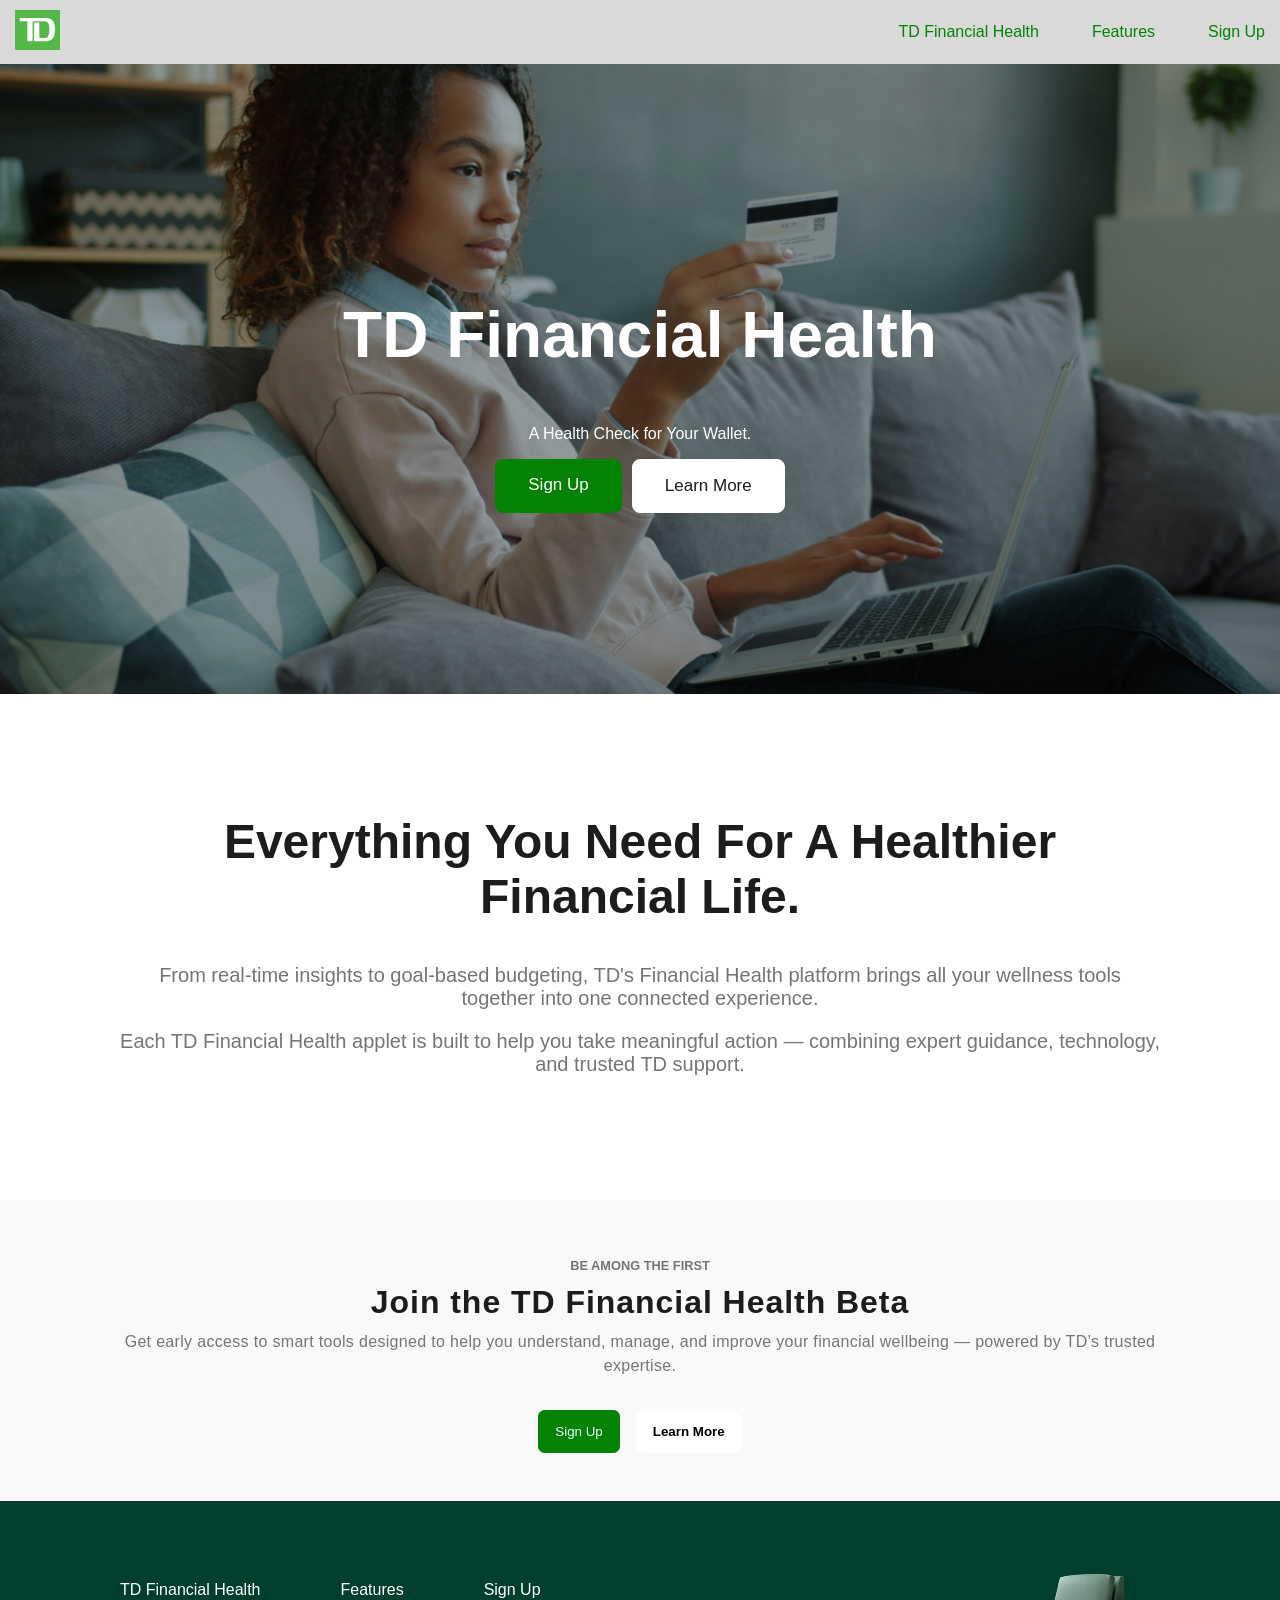
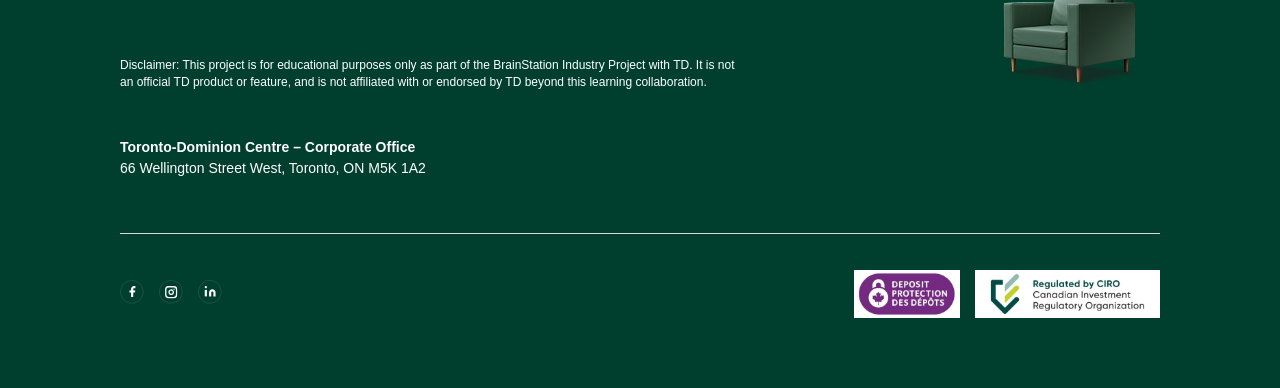
==== pages/products.html @ e48b3a11 "css.map" ====
<!DOCTYPE html>
<html lang="en">

<head>
    <meta charset="UTF-8" />
    <meta name="viewport" content="width=device-width, initial-scale=1.0" />
    <title>TD Products</title>
    <script type="module" src="../scripts/products.js"></script>
    <link rel="stylesheet" href="../styles/main.css" />
</head>

<body>
    <div class="page-container">
        <header class="site-header">
            <div class="site-header__wrapper">
                <a class="site-header__logo" href="../index.html"><img src="../assets/logos/td-logo.svg"
                        alt="td logo"></a>
                <nav class="primary-nav">
                    <ul class="primary-nav__list">
                        <li class="primary-nav__item">
                            <a class="primary-nav__link" href="../index.html">TD Financial Health</a>
                        </li>
                        <li class="primary-nav__item">
                            <a class="primary-nav__link" href="products.html">Features</a>
                        </li>
                        <li class="primary-nav__item">
                            <a class="primary-nav__link" href="./forms/signup.html">Sign Up</a>
                        </li>
                    </ul>
                </nav>
            </div>
        </header>

        <section class="hero-banner">
            <div class="hero__content">
                <h1 class="hero__title">TD Financial Health</h1>
                <p class="hero__subtitle">A Health Check for Your Wallet.</p>
                <div class="hero__link">
                    <a href="./forms/signup.html" class="cta__join">Sign Up</a>
                    <a href="#" class="cta-button">Learn More</a>
                </div>
            </div>
        </section>

        <div class="card__wrapper">
            <div class="product-intro">
                <h2 class="product-intro__title">
                    Everything You Need For A Healthier Financial Life.
                </h2>
                <p class="product-intro__details">
                    From real-time insights to goal-based budgeting, TD's Financial
                    Health platform brings all your wellness tools together into one
                    connected experience.
                </p>
                <p class="product-intro__details">
                    Each TD Financial Health applet is built to help you take meaningful
                    action — combining expert guidance, technology, and trusted TD
                    support.
                </p>
            </div>
        </div>
    </div>
    <section class="financial-beta">
        <div class="financial-beta__body">
            <h2 class="financial-beta__subheader">Be Among the First</h2>
            <h1 class="financial-beta__header">Join the TD Financial Health Beta</h1>
            <p class="financial-beta__text"> Get early access to smart tools designed to help you understand, manage,
                and improve your financial wellbeing — powered by TD’s trusted expertise.</p>
            <div class="button-group">
                <a href="./forms/signup.html" class="button-group__signup-link">
                    <button type="button" class="button-group__signup-link__button">Sign Up</button>
                </a>
                <a href="#" class="button-group__learnmore-link">
                    <button type="button" class="button-group__learnmore-link__button">Learn More</button>
                </a>
            </div>
        </div>
    </section>
    <footer class="site-footer">
        <div class="site-footer__wrapper">
            <div class="site-footer__container">
                <div class="site-footer__links-wrapper">
                    <ul class="site-footer__list">
                        <li class="site-footer__item">
                            <a class="site-footer__link" href="../index.html">TD Financial Health</a>
                        </li>
                        <li class="site-footer__item">
                            <a class="site-footer__link" href="products.html">Features</a>
                        </li>
                        <li class="site-footer__item">
                            <a class="site-footer__link" href="./forms/signup.html">Sign Up</a>
                        </li>
                    </ul>
                </div>
                <div class="site-footer__disclaimer-wrapper">
                    <p class="site-footer__disclaimer">
                        Disclaimer: This project is for educational purposes only as part of the BrainStation Industry
                        Project with TD. It is not an official TD product or feature, and is not affiliated with or
                        endorsed by TD beyond this learning collaboration.
                    </p>
                </div>
                <p class="site-footer__address">
                    <b>Toronto-Dominion Centre – Corporate Office</b>
                    <br>
                    66 Wellington Street West, Toronto, ON M5K 1A2
                </p>
            </div>
            <div class="site-footer__container">
                <img src="../assets/images/footer-chair.png" alt="">
            </div>
        </div>

        <div class="site-footer__bottom-section">
            <ul class="site-footer__list site-footer__list--social">
                <li class="site-footer__item--social">
                    <a class="site-footer__link" href="https://www.facebook.com/TDBank/"><img src="../assets/icons/facebook.svg" alt="Facebook"></a>
                </li>
                <li class="site-footer__item--social">
                    <a class="site-footer__link" href="https://www.instagram.com/tdbank_us/"><img src="../assets/icons/instagram.svg" alt="Instagram"></a>
                </li>
                <li class="site-footer__item--social">
                    <a class="site-footer__link" href="https://www.linkedin.com/company/td"><img src="../assets/icons/linkedin.svg" alt="LinkedIn"></a>
                </li>
            </ul>
            <div class="site-footer__regulatory-wrapper">
            <img src="../assets/images/deposit-protection.svg" alt="Deposit Protection Des Depots">
            <img src ="../assets/images/ciro.png" alt="CIRO">
            </div>
        </div>
    </footer>
</body>

</html>
---- styles/main.css ----
@font-face {
  font-family: "Inter", sans-serif;
  src: url("../../assets/fonts/Inter_18pt-Light.ttf");
  font-weight: 300;
  font-style: normal;
}
@font-face {
  font-family: "Inter", sans-serif;
  src: url("../../assets/fonts/Inter_18pt-Regular.ttf");
  font-weight: 400;
  font-style: normal;
}
@font-face {
  font-family: "Inter", sans-serif;
  src: url("../../assets/fonts/Inter_18pt-SemiBold.ttf");
  font-weight: 600;
  font-style: normal;
}
@font-face {
  font-family: "Inter", sans-serif;
  src: url("../../assets/fonts/Inter_18pt-Bold.ttf");
  font-weight: 700;
  font-style: normal;
}
body {
  margin: 0;
  font-family: "Inter", sans-serif;
}

.site-header__wrapper {
  width: 100%;
  max-width: 1280px;
  margin: 0 auto;
}

.site-footer {
  background: #003f2d;
  color: white;
  padding: 2.5rem 1.25rem;
}
@media screen and (min-width: 1200px) {
  .site-footer {
    padding: 4rem 7.5rem;
  }
}
.site-footer__wrapper {
  display: flex;
  flex-direction: column;
  align-items: flex-start;
  margin-bottom: 1.25rem;
}
@media screen and (min-width: 1200px) {
  .site-footer__wrapper {
    flex-direction: row;
    justify-content: space-between;
    margin-bottom: 2.5rem;
  }
}
.site-footer__container:first-child {
  width: 100%;
  display: flex;
  flex-direction: column;
  gap: 1.25rem;
}
@media screen and (min-width: 1200px) {
  .site-footer__container:first-child {
    width: 60%;
  }
}
.site-footer__container:last-child {
  width: 100%;
  text-align: left;
  margin-top: 1.875rem;
}
@media screen and (min-width: 1200px) {
  .site-footer__container:last-child {
    width: 40%;
    text-align: right;
    margin-top: 0;
  }
}
.site-footer__container:last-child img {
  max-width: 100%;
  height: auto;
}
.site-footer__list {
  list-style: none;
  display: flex;
  flex-direction: column;
  align-items: flex-start;
  gap: 0.5rem;
  padding: 0;
}
@media screen and (min-width: 1200px) {
  .site-footer__list {
    flex-direction: row;
    align-items: flex-start;
    gap: 5rem;
  }
}
.site-footer__list--social {
  flex-direction: row;
  gap: 0.9375rem;
}
.site-footer__disclaimer-wrapper {
  margin-top: 0.625rem;
}
.site-footer__disclaimer {
  font-size: 0.75rem;
  line-height: 1.4;
}
.site-footer__address {
  font-size: 0.875rem;
  line-height: 1.5;
}
.site-footer__bottom-section {
  border-top: 1px solid #d9d9d9;
  padding-top: 1.25rem;
  display: flex;
  flex-direction: column;
  align-items: flex-start;
  gap: 1.25rem;
}
@media screen and (min-width: 1200px) {
  .site-footer__bottom-section {
    flex-direction: row;
    justify-content: space-between;
    align-items: center;
    padding-top: 1.875rem;
    gap: 0;
  }
}
.site-footer__regulatory-wrapper {
  display: flex;
  align-items: center;
  gap: 0.9375rem;
}
.site-footer__regulatory-wrapper img {
  height: 3rem;
  width: auto;
}
.site-footer__link {
  text-decoration: none;
  color: white;
}
.site-footer__item--social img {
  width: 1.5rem;
  height: 1.5rem;
}

.site-header {
  background: #D9D9D9;
  padding: 0rem 0.9375rem;
}
.site-header__logo img {
  width: 2.8125rem;
  height: auto;
}
.site-header__wrapper {
  display: flex;
  align-items: center;
  justify-content: space-between;
  height: 64px;
}

.primary-nav__list {
  list-style: none;
  display: flex;
  margin: 0;
  padding: 0;
  gap: 0.3125rem;
}
@media screen and (min-width: 768px) {
  .primary-nav__list {
    gap: 0.625rem;
  }
}
@media screen and (min-width: 1200px) {
  .primary-nav__list {
    gap: 3.3125rem;
  }
}
.primary-nav__link {
  text-decoration: none;
  color: #038203;
}

.confirmation-page {
  background-color: #038203;
  display: flex;
  padding: 128px 233px;
  flex-direction: column;
  justify-content: center;
  align-items: center;
  text-align: center;
  gap: 10px;
}
.confirmation-page__hero {
  color: white;
}
.confirmation-page__container {
  background-color: white;
  display: flex;
  padding: 3.125rem 1.25rem;
  flex-direction: column;
  justify-content: center;
  align-self: stretch;
  gap: 26px;
}
.confirmation-page__title {
  color: #003f2d;
}

.icon__checkmark {
  width: 3.75rem;
}

.button-group {
  display: flex;
  flex-direction: row;
  justify-content: center;
  justify-items: center;
  gap: 1rem;
}
.button-group__signup-link {
  font-style: none;
  text-decoration: none;
}
.button-group__signup-link__button {
  padding: 0.8rem 1rem;
  border-radius: 0.4rem;
  background-color: #038203;
  color: azure;
  border: #038203 1px solid;
}
.button-group__learnmore-link {
  font-style: none;
  text-decoration: none;
}
.button-group__learnmore-link__button {
  padding: 0.8rem 1rem;
  border-radius: 0.4rem;
  background-color: #fff;
  color: black;
  border: #fff 1px solid;
  font-weight: bold;
}

/*
* {
    border: 1px red solid;
}
*/
.middle-section {
  margin-top: 5rem;
  padding-left: 1rem;
  padding-right: 1rem;
  margin-bottom: 5rem;
}
.middle-section__top {
  display: flex;
  flex-direction: column;
  align-items: center;
  text-align: center;
  padding-left: 2rem;
  padding-right: 2rem;
  margin-bottom: 3rem;
}
.middle-section__subheader {
  color: #757575;
  font-size: 0.8rem;
  font-style: normal;
  font-weight: 700;
  line-height: normal;
  text-transform: uppercase;
}
.middle-section__header {
  color: black;
  font-size: 2.5rem;
  font-weight: 700;
  letter-spacing: 0.04rem;
  width: 75%;
}
.middle-section__text {
  color: #757575;
  font-size: 1rem;
  font-weight: 400;
  margin-top: -0.5rem;
  line-height: 1.5rem;
  letter-spacing: 0.02rem;
  width: 75%;
}
@media screen and (min-width: 1200px) {
  .middle-section__header {
    width: 75%;
  }
}

.feature__cards {
  display: flex;
  flex-direction: column;
  gap: 2rem;
}
.feature__item {
  display: flex;
  flex-direction: column;
  align-items: center;
  text-align: center;
  width: 75%;
  margin: 0 auto; /* align everything in the center */
}
.feature__item-icon {
  background-color: #F6FAF0;
  border-radius: 8rem;
  padding: 2rem;
  scale: 30%;
}
.feature__item-header {
  color: #003F2D;
  font-size: 1.4rem;
  font-style: 700;
  margin-top: -4rem;
  line-height: normal;
  letter-spacing: 0.02rem;
}
.feature__item-text {
  color: #757575;
  font-size: 1rem;
  line-height: 150%;
  letter-spacing: 0.04rem;
  margin-top: -0.06rem;
}
@media screen and (min-width: 768px) {
  .feature__cards {
    display: grid;
    grid-template-columns: repeat(2, 1fr);
    gap: 2rem;
    width: 100%;
    justify-items: center;
  }
  .feature__item {
    width: 90%;
  }
}
@media screen and (min-width: 1200px) {
  .feature__header {
    width: 75%;
  }
  .feature__cards {
    display: grid;
    grid-template-columns: repeat(3, 1fr);
    gap: 2rem;
    width: 100%;
    justify-items: center;
  }
  .feature__item {
    width: 75%;
  }
  .feature__item-text {
    width: 80%;
  }
}

.financial-beta {
  background-color: #f9f9f9;
  padding: 3rem 2rem;
}
.financial-beta__body {
  display: flex;
  flex-direction: column;
  justify-content: center;
  text-align: center;
}
.financial-beta__subheader {
  color: #757575;
  font-size: 0.8rem;
  font-style: normal;
  font-weight: 700;
  line-height: normal;
  text-transform: uppercase;
}
.financial-beta__header {
  color: #1c1c1c;
  font-size: 2rem;
  font-weight: 700;
  letter-spacing: 0.06rem;
  width: 100%;
  margin: 0 auto; /* align everything in the center */
}
.financial-beta__text {
  color: #757575;
  padding-top: 0.6rem;
  font-size: 1rem;
  font-weight: 400;
  line-height: 1.5rem;
  letter-spacing: 0.02rem;
  width: 90%;
  padding-bottom: 2rem;
  margin: 0 auto; /* align everything in the center */
}

.hero-banner {
  height: 50vh;
  min-height: 400px;
  width: 100%;
  background-image: url("../../../assets/images/hero.jpg");
  background-size: cover;
  background-position: center;
  background-repeat: no-repeat;
  display: flex;
  justify-content: center;
  align-items: center;
  position: relative;
}
@media screen and (min-width: 768px) {
  .hero-banner {
    height: 60vh;
  }
}
@media screen and (min-width: 1200px) {
  .hero-banner {
    height: 70vh;
  }
}

.hero__content {
  padding: 0 1.25rem;
  text-align: center;
  color: white;
  z-index: 2;
  position: relative;
}

.hero__title {
  font-size: 2rem;
}
@media screen and (min-width: 768px) {
  .hero__title {
    font-size: 3rem;
  }
}
@media screen and (min-width: 1200px) {
  .hero__title {
    font-size: 4rem;
  }
}

.hero__link {
  display: flex;
  flex-direction: column;
  gap: 0.625rem;
  justify-content: center;
}
@media screen and (min-width: 1200px) {
  .hero__link {
    flex-direction: row;
  }
}

.cta__join {
  text-decoration: none;
  border-radius: 0.5rem;
  border: 1px solid #038203;
  background-color: #038203;
  color: white;
  line-height: 100%;
  font-size: 1.0625rem;
  font-size: 700;
  padding: 1rem 2rem;
}

.cta-button {
  text-decoration: none;
  border-radius: 0.5rem;
  border: 1px solid white;
  color: #1c1c1c;
  background-color: white;
  font-size: 1.0625rem;
  font-size: 700;
  padding: 1rem 2rem;
}

.card__wrapper {
  display: flex;
  flex-direction: column;
  align-items: center;
  margin: 0 auto;
  padding: 3rem 1rem;
}
@media screen and (min-width: 768px) {
  .card__wrapper {
    padding: 4rem 2.5rem;
  }
}
@media screen and (min-width: 1200px) {
  .card__wrapper {
    padding: 5rem 7.5rem;
  }
}

.product-intro {
  text-align: center;
  margin: 0 auto 1.5rem;
}
.product-intro__title {
  font-weight: 700;
  font-size: 1.75rem;
  color: #1c1c1c;
}
@media screen and (min-width: 768px) {
  .product-intro__title {
    font-size: 2.25rem;
  }
}
@media screen and (min-width: 1200px) {
  .product-intro__title {
    font-size: 3rem;
  }
}
.product-intro__details {
  font-size: 1rem;
  font-weight: 400;
  color: #757575;
}
@media screen and (min-width: 768px) {
  .product-intro__details {
    font-size: 1.125rem;
  }
}
@media screen and (min-width: 1200px) {
  .product-intro__details {
    font-size: 1.25rem;
  }
}

.product__image {
  display: flex;
  justify-content: center;
  align-items: center;
  padding: 1.25rem 0.625rem;
  width: 100%;
  height: auto;
  -o-object-fit: contain;
     object-fit: contain;
}
@media screen and (min-width: 768px) {
  .product__image {
    width: 100%;
  }
}
@media screen and (min-width: 1200px) {
  .product__image {
    width: 50%;
  }
}
.product__content {
  display: flex;
  flex-direction: column;
  margin-bottom: 3rem;
  width: 100%;
  /* Alternating Layout Logic: ONLY applies on desktop */
}
@media screen and (min-width: 768px) {
  .product__content {
    margin-bottom: 4rem;
  }
}
@media screen and (min-width: 1200px) {
  .product__content {
    flex-direction: row;
    align-items: flex-start;
    text-align: left;
    margin-bottom: 5rem;
  }
}
@media screen and (min-width: 1200px) {
  .product__content:nth-child(even) {
    flex-direction: row-reverse;
  }
}
.product__title {
  font-size: 1.5rem;
  font-weight: 700;
  color: #1c1c1c;
}
@media screen and (min-width: 768px) {
  .product__title {
    font-size: 1.75rem;
  }
}
@media screen and (min-width: 1200px) {
  .product__title {
    font-size: 32;
  }
}
.product__details {
  font-size: 1rem;
  font-weight: 400;
  color: #757575;
}
@media screen and (min-width: 768px) {
  .product__details {
    font-size: 1.125rem;
  }
}
@media screen and (min-width: 1200px) {
  .product__details {
    font-size: 1.25rem;
  }
}
.product__points {
  font-size: 1rem;
  font-weight: 400;
  color: #757575;
}
@media screen and (min-width: 768px) {
  .product__points {
    font-size: 1.125rem;
  }
}
@media screen and (min-width: 1200px) {
  .product__points {
    font-size: 1.25rem;
  }
}
.product__tags {
  display: flex;
  flex-direction: column;
  align-items: center;
  gap: 15px;
  margin: 30px auto;
}
@media screen and (min-width: 768px) {
  .product__tags {
    flex-direction: column;
  }
}
@media screen and (min-width: 1200px) {
  .product__tags {
    flex-direction: row;
  }
}
.product__tags button {
  background-color: #038203;
  color: white;
  border-color: #038203;
  padding: 12px 30px;
  font-weight: bold;
  border-radius: 5px;
  cursor: pointer;
  outline: none;
  border-width: 2px;
  border-style: solid;
  transition: background-color 0.3s ease, border-color 0.3s ease;
}
.product__tags .cta-button {
  background-color: white;
  color: #038203;
  border-color: #038203;
}
.product__tags .cta-button:hover {
  background-color: #d9d9d9;
}

.table-banner {
  display: flex;
  padding: 128px 233px;
  flex-direction: column;
  justify-content: center;
  align-items: center;
}

.table-banner h3 {
  color: red;
  text-align: center;
}

.signup-page {
  background-color: #038203;
  display: flex;
  padding: 128px 233px;
  flex-direction: column;
  justify-content: center;
  align-items: center;
  gap: 10px;
}
.signup-page__container {
  color: white;
  text-align: center;
}

.signup-form__container {
  background-color: white;
  display: flex;
  padding: 3.125rem 1.25rem;
  flex-direction: column;
  justify-content: center;
  align-self: stretch;
  gap: 26px;
}
@media screen and (min-width: 768px) {
  .signup-form__container {
    padding: 3.125rem 6.25rem;
  }
}
@media screen and (min-width: 1200px) {
  .signup-form__container {
    padding: 5.15625rem 13.375rem;
  }
}
.signup-form__input-wrapper {
  display: flex;
  flex-direction: column;
  gap: 0.5rem;
}
.signup-form__button {
  display: flex;
  justify-content: center;
}
.signup-form__button--green {
  border-radius: 4px;
  background: #038203;
  border-radius: 4px;
  border: white;
  color: white;
  padding: 0.5rem 5rem;
}
.signup-form__input, .signup-form__input-wrapper select {
  display: flex;
  padding: 12px;
  justify-content: space-between;
  align-items: center;
  border: 1px solid #cccccc;
  background: white;
}
@media screen and (min-width: 1200px) {
  .signup-form__input, .signup-form__input-wrapper select {
    width: 21.5rem;
  }
}
.signup-form__input:hover, .signup-form__input-wrapper select:hover {
  border: 1px solid #038203;
}
.signup-form__input:focus, .signup-form__input-wrapper select:focus {
  outline: none;
  border: 1px solid #038203;
  border-bottom: 3px solid #038203;
}

.dropdown-label {
  color: black;
}/*# sourceMappingURL=main.css.map */
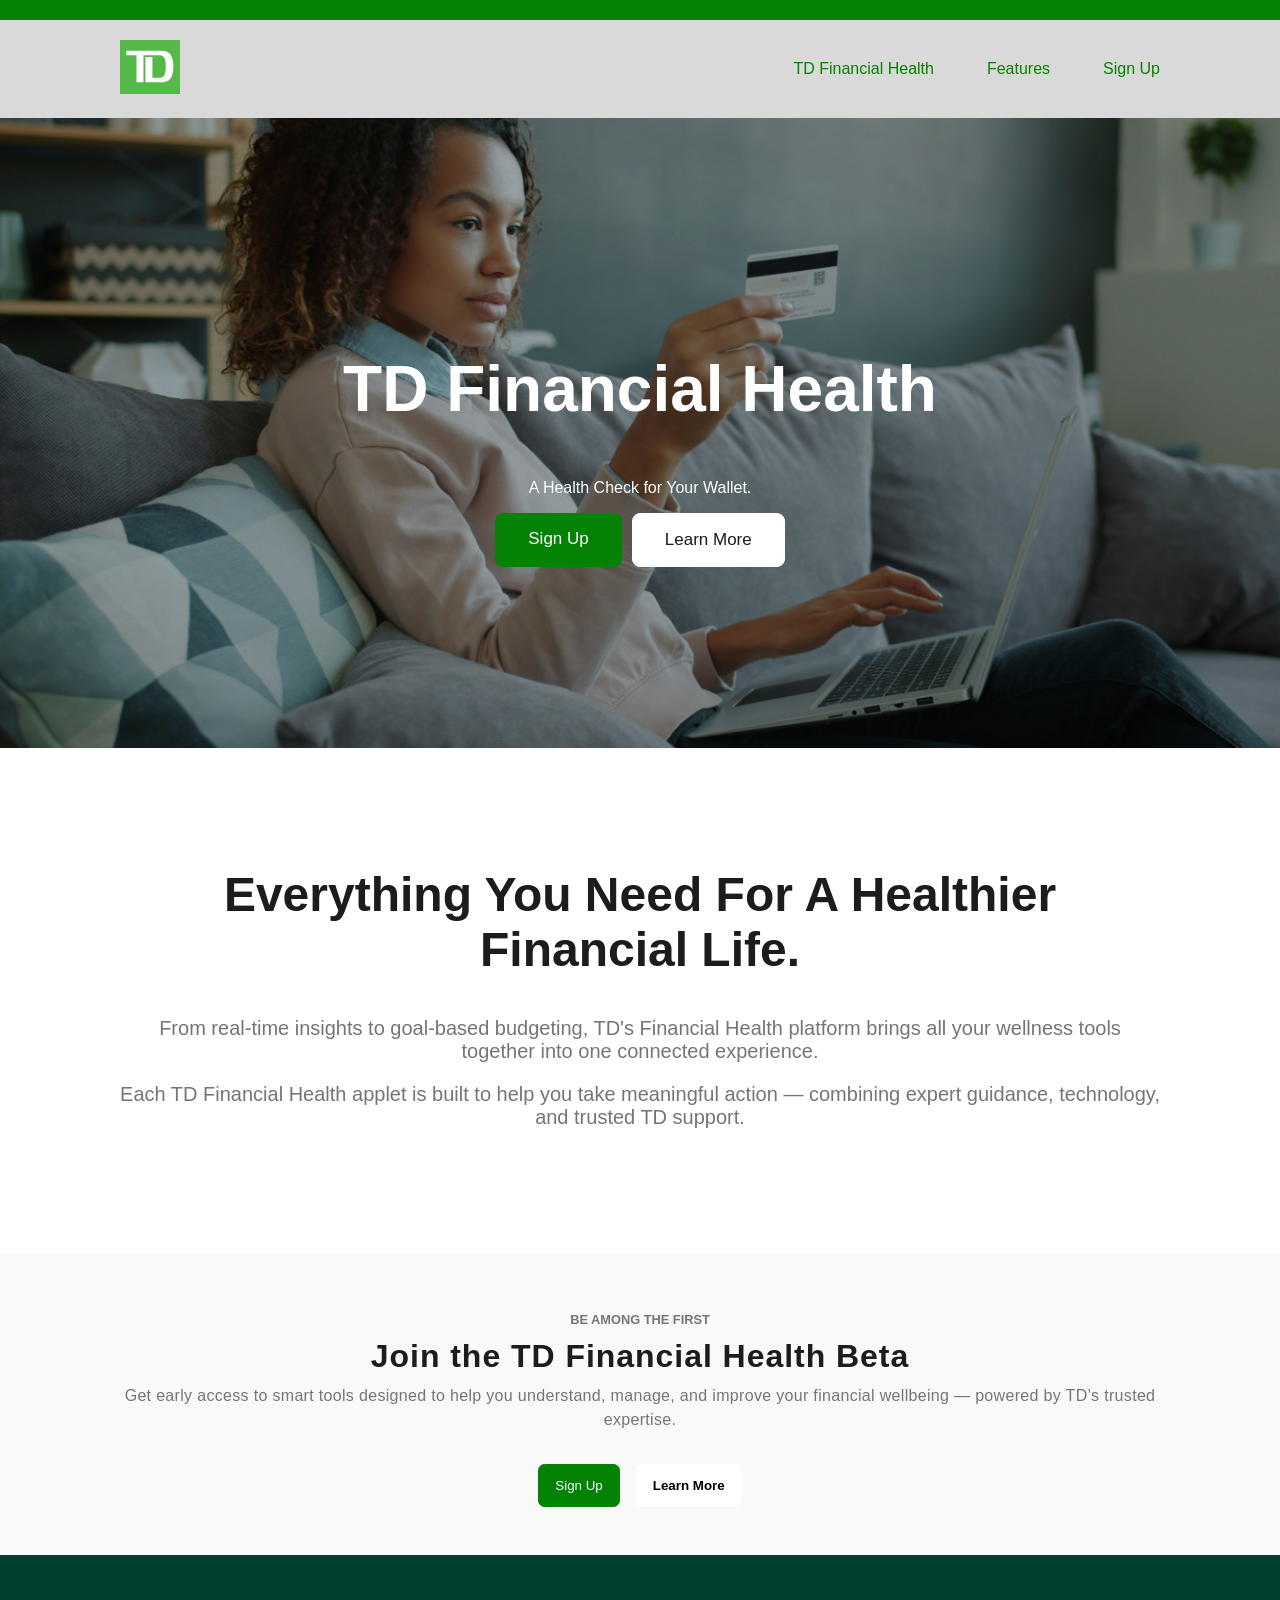
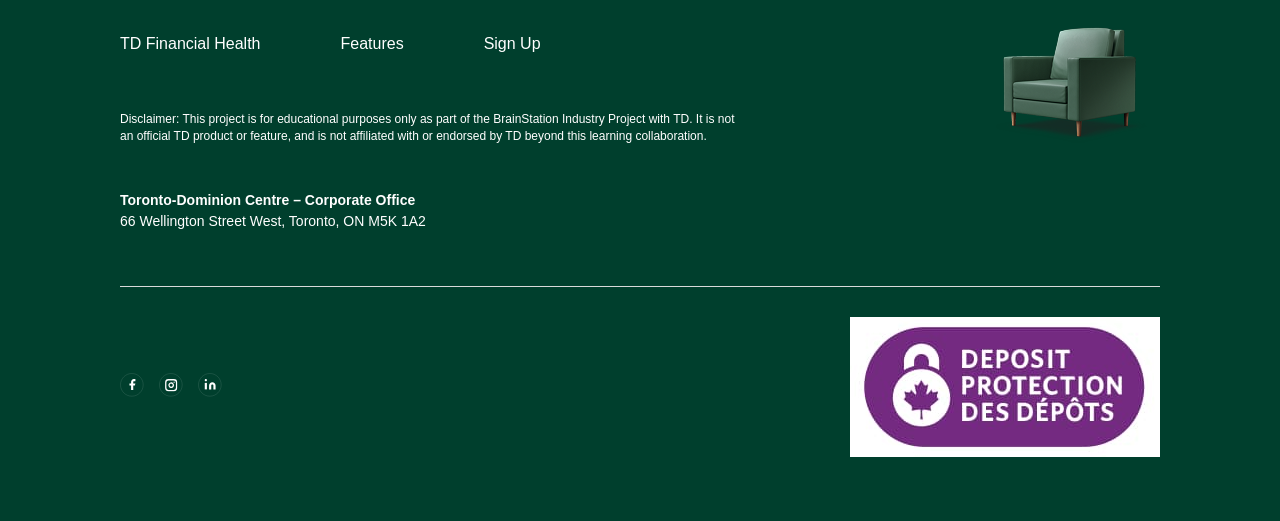
==== commit f4b2b443: "updated headers and navigation bar for all pages" ====
--- a/pages/products.html
+++ b/pages/products.html
@@ -6,22 +6,29 @@
     <meta name="viewport" content="width=device-width, initial-scale=1.0" />
     <title>TD Products</title>
     <script type="module" src="../scripts/products.js"></script>
+    <script type="module" src="../scripts/navbar.js"></script>
     <link rel="stylesheet" href="../styles/main.css" />
 </head>
 
 <body>
     <div class="page-container">
+        <div class="site-header__banner"></div>
         <header class="site-header">
             <div class="site-header__wrapper">
-                <a class="site-header__logo" href="../index.html"><img src="../assets/logos/td-logo.svg"
-                        alt="td logo"></a>
-                <nav class="primary-nav">
+                <a class="site-header__logo" href="../index.html">
+                    <img src="../assets/logos/td-logo.svg" alt="td logo">
+                </a>
+                <button class="site-header__hamburger">
+                    <img class="site-header__hamburger-icon" src="../assets/icons/hamburgermenu-tertiary-green.svg" alt="navigation menu">
+                </button>
+
+                <nav class="primary-nav__links-wrapper">
                     <ul class="primary-nav__list">
                         <li class="primary-nav__item">
                             <a class="primary-nav__link" href="../index.html">TD Financial Health</a>
                         </li>
                         <li class="primary-nav__item">
-                            <a class="primary-nav__link" href="products.html">Features</a>
+                            <a class="primary-nav__link" href="./products.html">Features</a>
                         </li>
                         <li class="primary-nav__item">
                             <a class="primary-nav__link" href="./forms/signup.html">Sign Up</a>
@@ -113,19 +120,16 @@
         <div class="site-footer__bottom-section">
             <ul class="site-footer__list site-footer__list--social">
                 <li class="site-footer__item--social">
-                    <a class="site-footer__link" href="https://www.facebook.com/TDBank/"><img src="../assets/icons/facebook.svg" alt="Facebook"></a>
+                    <a class="site-footer__link" href="#"><img src="../assets/icons/facebook.svg" alt="Facebook"></a>
                 </li>
                 <li class="site-footer__item--social">
-                    <a class="site-footer__link" href="https://www.instagram.com/tdbank_us/"><img src="../assets/icons/instagram.svg" alt="Instagram"></a>
+                    <a class="site-footer__link" href="#"><img src="../assets/icons/instagram.svg" alt="Instagram"></a>
                 </li>
                 <li class="site-footer__item--social">
-                    <a class="site-footer__link" href="https://www.linkedin.com/company/td"><img src="../assets/icons/linkedin.svg" alt="LinkedIn"></a>
+                    <a class="site-footer__link" href="#"><img src="../assets/icons/linkedin.svg" alt="LinkedIn"></a>
                 </li>
             </ul>
-            <div class="site-footer__regulatory-wrapper">
             <img src="../assets/images/deposit-protection.svg" alt="Deposit Protection Des Depots">
-            <img src ="../assets/images/ciro.png" alt="CIRO">
-            </div>
         </div>
     </footer>
 </body>
--- a/styles/main.css
+++ b/styles/main.css
@@ -25,12 +25,6 @@
 body {
   margin: 0;
   font-family: "Inter", sans-serif;
-}
-
-.site-header__wrapper {
-  width: 100%;
-  max-width: 1280px;
-  margin: 0 auto;
 }
 
 .site-footer {
@@ -130,15 +124,6 @@
     gap: 0;
   }
 }
-.site-footer__regulatory-wrapper {
-  display: flex;
-  align-items: center;
-  gap: 0.9375rem;
-}
-.site-footer__regulatory-wrapper img {
-  height: 3rem;
-  width: auto;
-}
 .site-footer__link {
   text-decoration: none;
   color: white;
@@ -149,23 +134,77 @@
 }
 
 .site-header {
-  background: #D9D9D9;
-  padding: 0rem 0.9375rem;
+  position: sticky;
+  top: 0;
+  padding: 1.25rem;
+  z-index: 1000;
+  background: #d9d9d9;
+}
+@media screen and (min-width: 1200px) {
+  .site-header {
+    padding: 1.25rem 7.5rem;
+  }
+}
+.site-header__banner {
+  padding-top: 1.25rem;
+  background-color: #038203;
+  z-index: 1001;
+}
+.site-header__logo {
+  z-index: 1000;
 }
 .site-header__logo img {
-  width: 2.8125rem;
+  width: 3.75rem;
   height: auto;
 }
 .site-header__wrapper {
   display: flex;
   align-items: center;
   justify-content: space-between;
-  height: 64px;
-}
-
+}
+.site-header__hamburger {
+  background: transparent;
+  border: none;
+  z-index: 101;
+}
+@media screen and (min-width: 1200px) {
+  .site-header__hamburger {
+    display: none;
+  }
+}
+
+.primary-nav__links-wrapper {
+  position: fixed;
+  top: 0;
+  left: 0;
+  padding-top: 6.875rem;
+  width: 100%;
+  background-color: #d9d9d9;
+  z-index: 100;
+  display: flex;
+  flex-direction: column;
+  transform: translateY(-100%);
+  transition: transform 0.25s ease-in-out;
+}
+.primary-nav__links-wrapper.is-active {
+  transform: translateY(0);
+}
+@media screen and (min-width: 1200px) {
+  .primary-nav__links-wrapper {
+    display: block;
+    position: static;
+    transform: none;
+    width: auto;
+    background-color: transparent;
+    transform: none;
+    transition: none;
+    padding: 0;
+  }
+}
 .primary-nav__list {
   list-style: none;
   display: flex;
+  flex-direction: column;
   margin: 0;
   padding: 0;
   gap: 0.3125rem;
@@ -177,7 +216,28 @@
 }
 @media screen and (min-width: 1200px) {
   .primary-nav__list {
+    display: flex;
+    align-items: center;
+    flex-direction: row;
     gap: 3.3125rem;
+  }
+}
+.primary-nav__item {
+  text-align: center;
+  padding: 0.625rem 0;
+}
+.primary-nav__item:nth-child(odd) {
+  background-color: #f9f9f9;
+}
+.primary-nav__item:nth-child(even) {
+  background-color: #d9d9d9;
+}
+@media screen and (min-width: 1200px) {
+  .primary-nav__item {
+    text-align: left;
+  }
+  .primary-nav__item:nth-child(odd), .primary-nav__item:nth-child(even) {
+    background-color: transparent;
   }
 }
 .primary-nav__link {
@@ -732,10 +792,11 @@
   align-items: center;
   border: 1px solid #cccccc;
   background: white;
+  box-sizing: border-box;
 }
 @media screen and (min-width: 1200px) {
   .signup-form__input, .signup-form__input-wrapper select {
-    width: 21.5rem;
+    width: 100%;
   }
 }
 .signup-form__input:hover, .signup-form__input-wrapper select:hover {
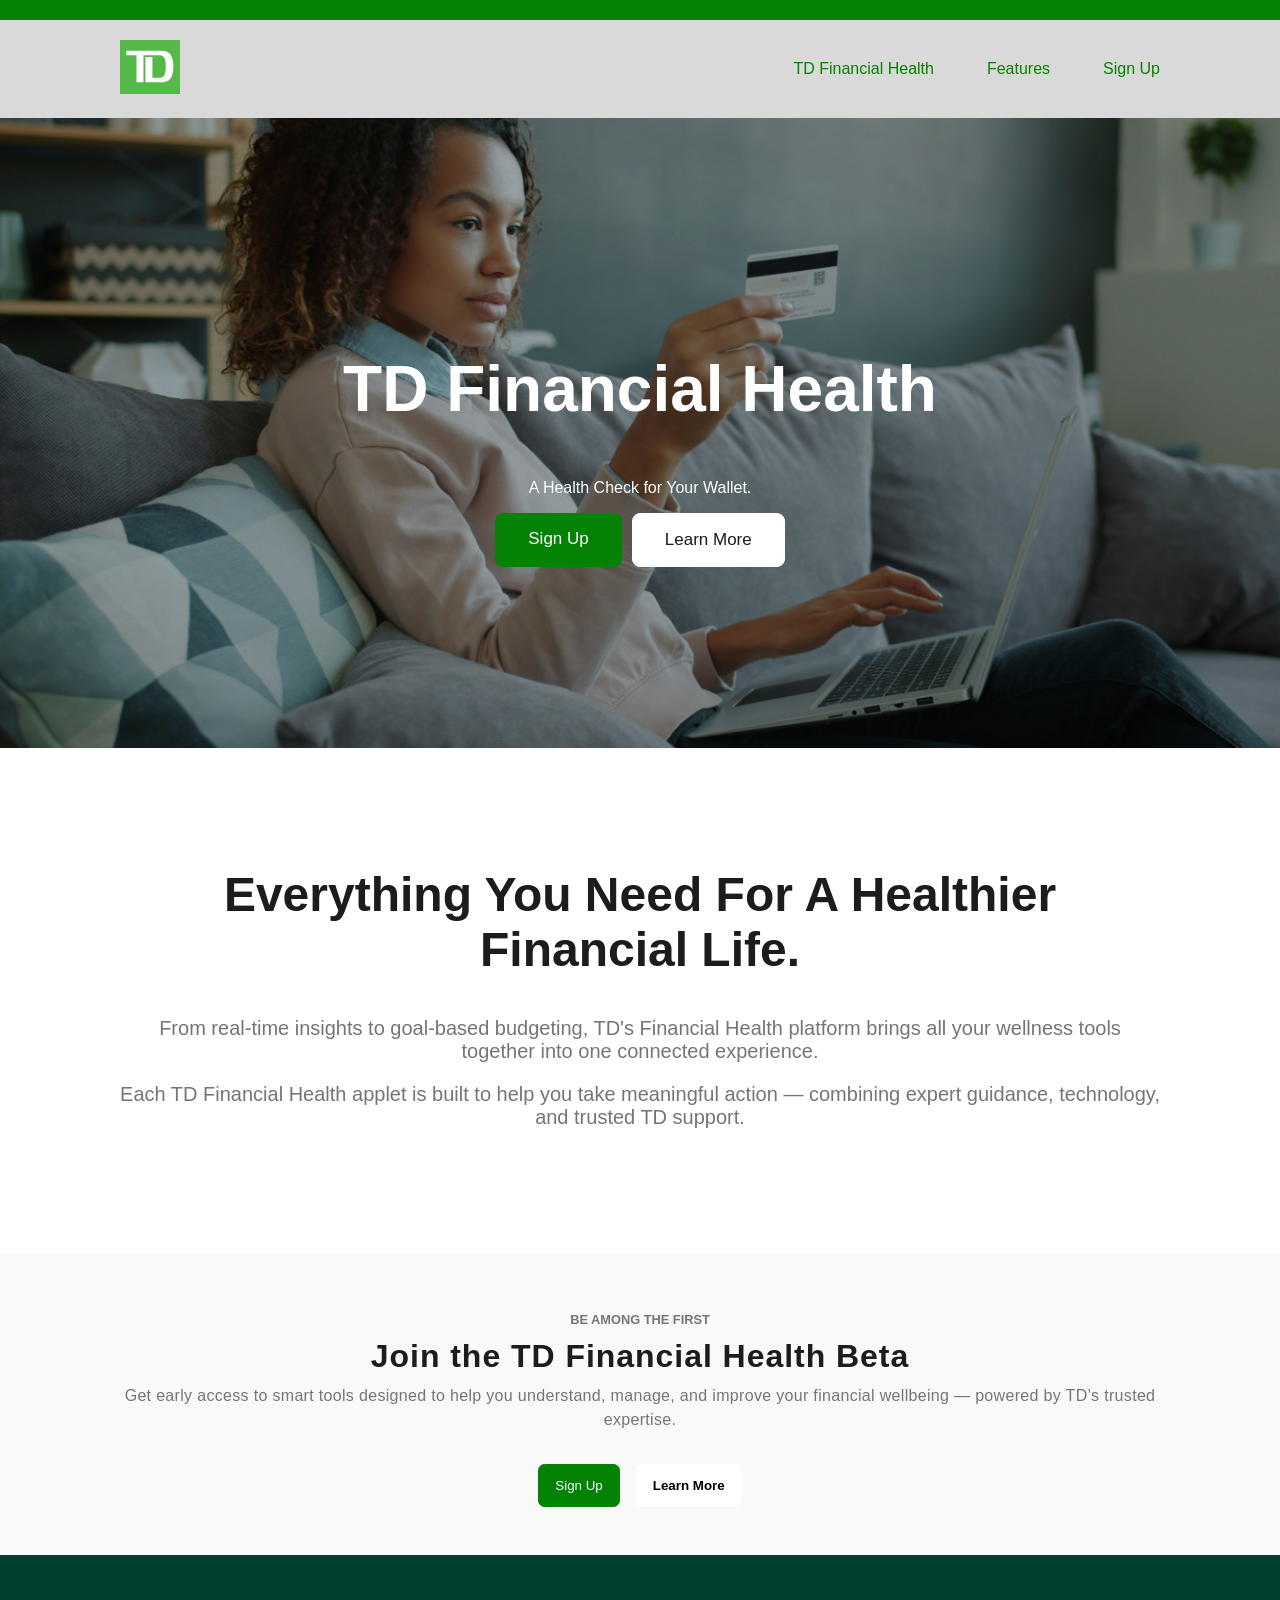
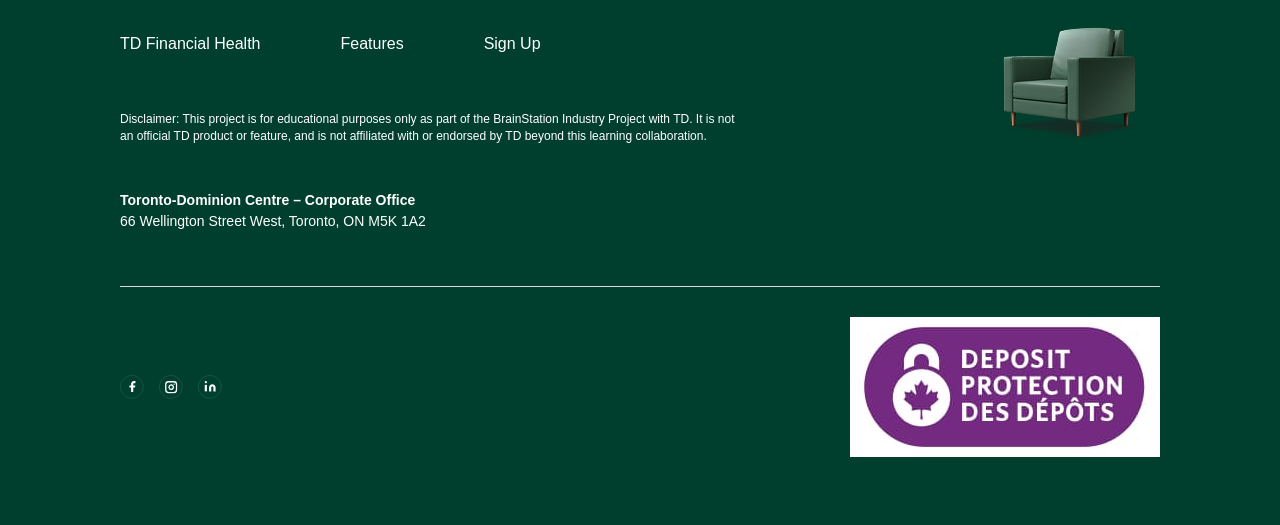
==== commit 44446401: "Merge pull request #45 from bitbubz/navigation-bar Updated the navigation bar for all pages and ran " ====
--- a/pages/products.html
+++ b/pages/products.html
@@ -2,12 +2,12 @@
 <html lang="en">
 
 <head>
-    <meta charset="UTF-8" />
-    <meta name="viewport" content="width=device-width, initial-scale=1.0" />
+    <meta charset="UTF-8">
+    <meta name="viewport" content="width=device-width, initial-scale=1.0">
     <title>TD Products</title>
     <script type="module" src="../scripts/products.js"></script>
     <script type="module" src="../scripts/navbar.js"></script>
-    <link rel="stylesheet" href="../styles/main.css" />
+    <link rel="stylesheet" href="../styles/main.css">
 </head>
 
 <body>
@@ -120,16 +120,16 @@
         <div class="site-footer__bottom-section">
             <ul class="site-footer__list site-footer__list--social">
                 <li class="site-footer__item--social">
-                    <a class="site-footer__link" href="#"><img src="../assets/icons/facebook.svg" alt="Facebook"></a>
+                    <a class="site-footer__link" href="https://www.facebook.com/TDBank/"><img src="../assets/icons/facebook.svg" alt="Facebook"></a>
                 </li>
                 <li class="site-footer__item--social">
-                    <a class="site-footer__link" href="#"><img src="../assets/icons/instagram.svg" alt="Instagram"></a>
+                    <a class="site-footer__link" href="https://www.instagram.com/tdbank_us/"><img src="../assets/icons/instagram.svg" alt="Instagram"></a>
                 </li>
                 <li class="site-footer__item--social">
-                    <a class="site-footer__link" href="#"><img src="../assets/icons/linkedin.svg" alt="LinkedIn"></a>
+                    <a class="site-footer__link" href="https://www.linkedin.com/company/td"><img src="../assets/icons/linkedin.svg" alt="LinkedIn"></a>
                 </li>
             </ul>
-            <img src="../assets/images/deposit-protection.svg" alt="Deposit Protection Des Depots">
+            <a href="https://www.cdic.ca/depositors/whats-covered/"><img src="../assets/images/deposit-protection.svg" alt="Deposit Protection Des Depots"></a>
         </div>
     </footer>
 </body>
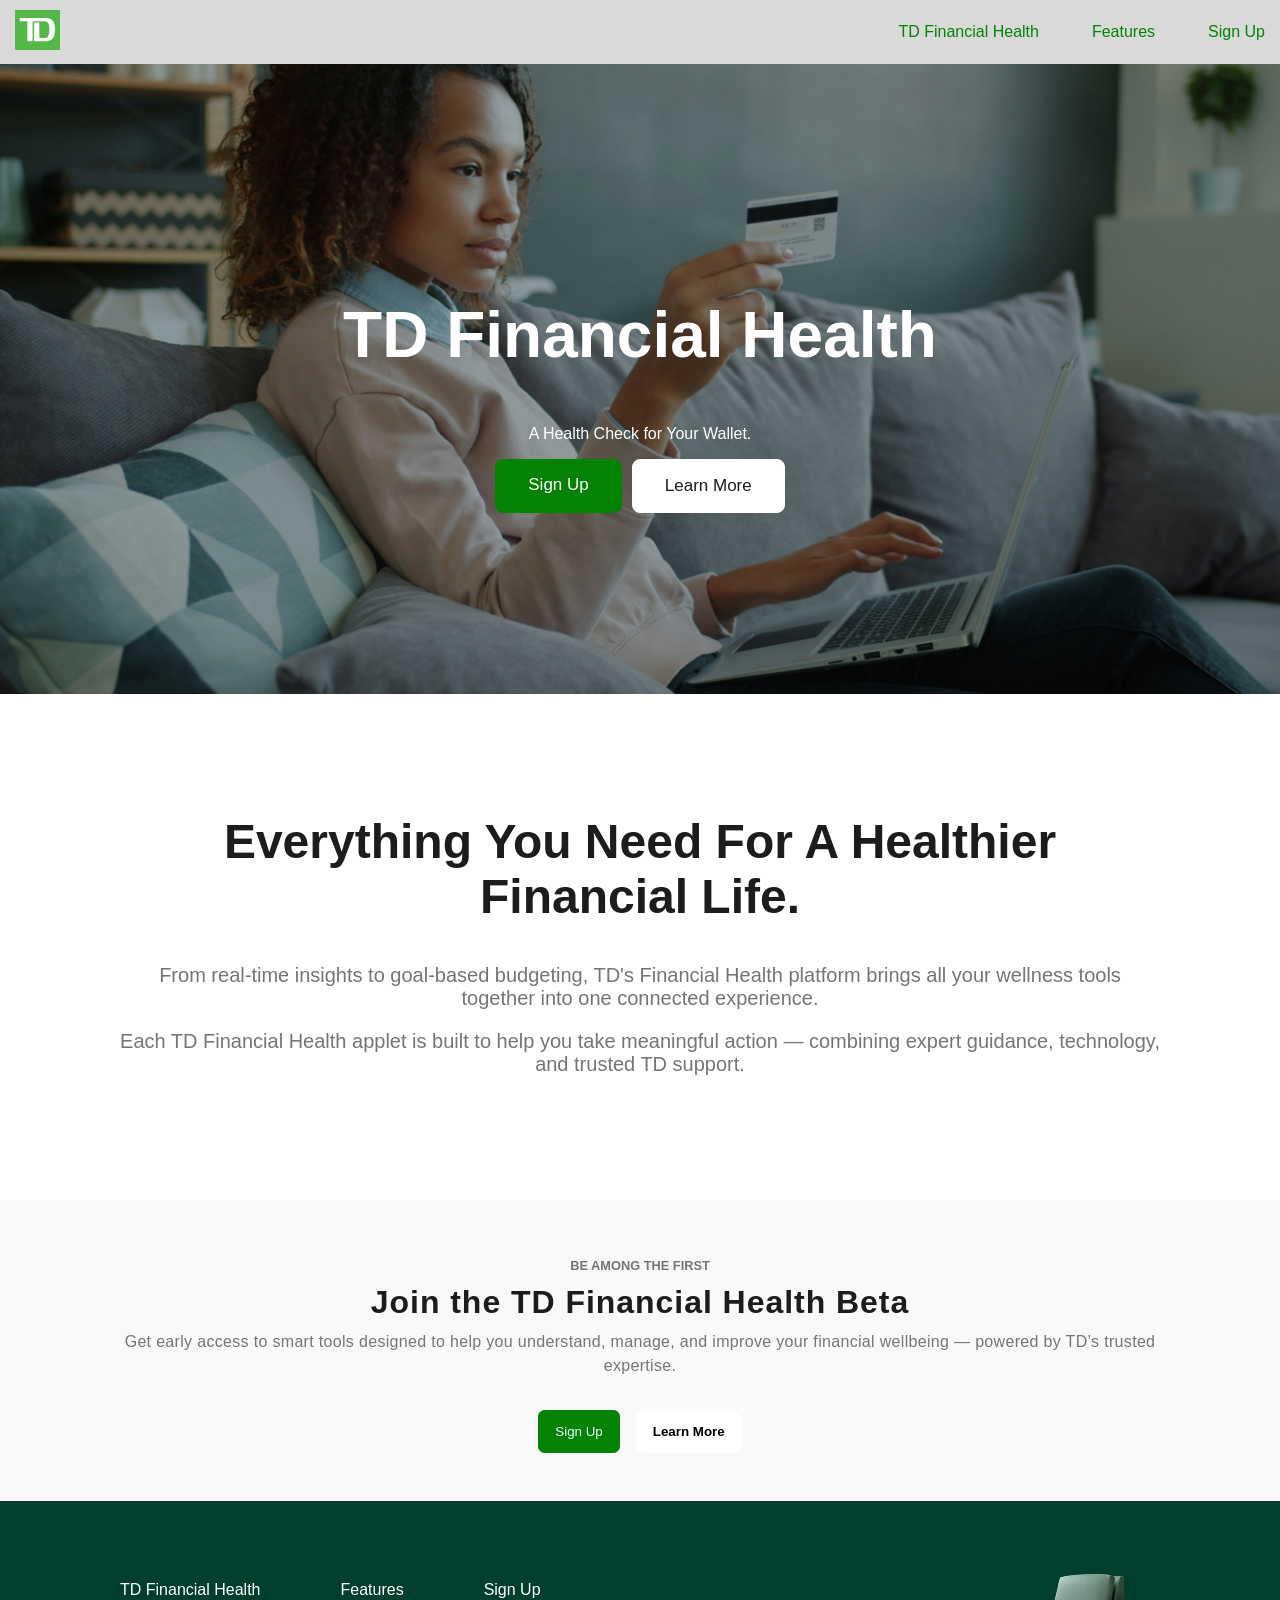
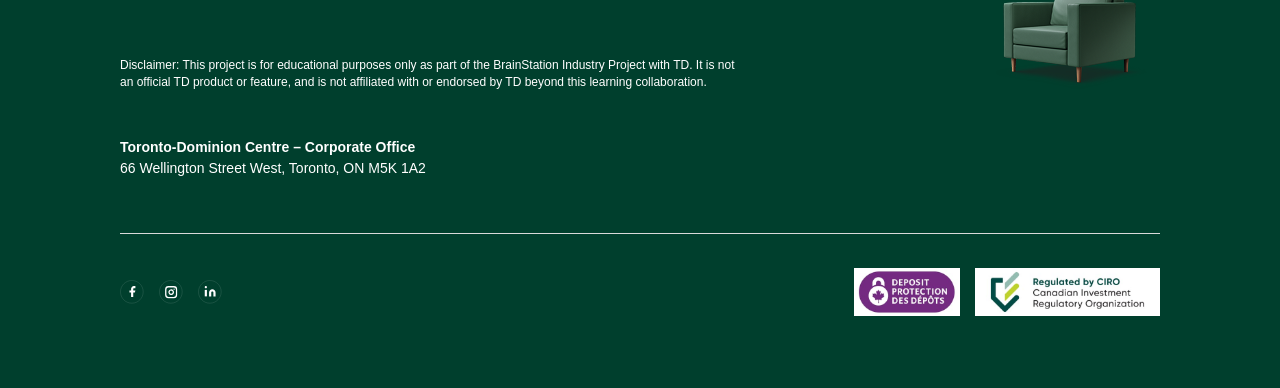
==== commit 71b59432: "Edited footer deposit and CIRO link and adjusted hero-banner" ====
--- a/pages/products.html
+++ b/pages/products.html
@@ -2,33 +2,26 @@
 <html lang="en">
 
 <head>
-    <meta charset="UTF-8">
-    <meta name="viewport" content="width=device-width, initial-scale=1.0">
+    <meta charset="UTF-8" />
+    <meta name="viewport" content="width=device-width, initial-scale=1.0" />
     <title>TD Products</title>
     <script type="module" src="../scripts/products.js"></script>
-    <script type="module" src="../scripts/navbar.js"></script>
-    <link rel="stylesheet" href="../styles/main.css">
+    <link rel="stylesheet" href="../styles/main.css" />
 </head>
 
 <body>
     <div class="page-container">
-        <div class="site-header__banner"></div>
         <header class="site-header">
             <div class="site-header__wrapper">
-                <a class="site-header__logo" href="../index.html">
-                    <img src="../assets/logos/td-logo.svg" alt="td logo">
-                </a>
-                <button class="site-header__hamburger">
-                    <img class="site-header__hamburger-icon" src="../assets/icons/hamburgermenu-tertiary-green.svg" alt="navigation menu">
-                </button>
-
-                <nav class="primary-nav__links-wrapper">
+                <a class="site-header__logo" href="../index.html"><img src="../assets/logos/td-logo.svg"
+                        alt="td logo"></a>
+                <nav class="primary-nav">
                     <ul class="primary-nav__list">
                         <li class="primary-nav__item">
                             <a class="primary-nav__link" href="../index.html">TD Financial Health</a>
                         </li>
                         <li class="primary-nav__item">
-                            <a class="primary-nav__link" href="./products.html">Features</a>
+                            <a class="primary-nav__link" href="products.html">Features</a>
                         </li>
                         <li class="primary-nav__item">
                             <a class="primary-nav__link" href="./forms/signup.html">Sign Up</a>
@@ -129,7 +122,11 @@
                     <a class="site-footer__link" href="https://www.linkedin.com/company/td"><img src="../assets/icons/linkedin.svg" alt="LinkedIn"></a>
                 </li>
             </ul>
-            <a href="https://www.cdic.ca/depositors/whats-covered/"><img src="../assets/images/deposit-protection.svg" alt="Deposit Protection Des Depots"></a>
+            <div class="site-footer__regulatory-wrapper">
+                <a href="https://www.cdic.ca/depositors/whats-covered/"><img
+                        src="../assets/images/deposit-protection.svg" alt="Deposit Protection Des Depots"></a>
+                <a href="https://www.ciro.ca/"><img src="../assets/images/ciro.png" alt="Regulated by CIRO"></a>
+            </div>
         </div>
     </footer>
 </body>
--- a/styles/main.css
+++ b/styles/main.css
@@ -25,6 +25,12 @@
 body {
   margin: 0;
   font-family: "Inter", sans-serif;
+}
+
+.site-header__wrapper {
+  width: 100%;
+  max-width: 1280px;
+  margin: 0 auto;
 }
 
 .site-footer {
@@ -124,6 +130,27 @@
     gap: 0;
   }
 }
+.site-footer__regulatory-wrapper {
+  display: flex;
+  align-items: center;
+  gap: 0.9375rem;
+}
+.site-footer__regulatory-wrapper img {
+  height: 2rem;
+  width: auto;
+}
+@media screen and (min-width: 768px) {
+  .site-footer__regulatory-wrapper img {
+    height: 3rem;
+    width: auto;
+  }
+}
+@media screen and (min-width: 1200px) {
+  .site-footer__regulatory-wrapper img {
+    height: 3rem;
+    width: auto;
+  }
+}
 .site-footer__link {
   text-decoration: none;
   color: white;
@@ -134,77 +161,23 @@
 }
 
 .site-header {
-  position: sticky;
-  top: 0;
-  padding: 1.25rem;
-  z-index: 1000;
-  background: #d9d9d9;
-}
-@media screen and (min-width: 1200px) {
-  .site-header {
-    padding: 1.25rem 7.5rem;
-  }
-}
-.site-header__banner {
-  padding-top: 1.25rem;
-  background-color: #038203;
-  z-index: 1001;
-}
-.site-header__logo {
-  z-index: 1000;
+  background: #D9D9D9;
+  padding: 0rem 0.9375rem;
 }
 .site-header__logo img {
-  width: 3.75rem;
+  width: 2.8125rem;
   height: auto;
 }
 .site-header__wrapper {
   display: flex;
   align-items: center;
   justify-content: space-between;
-}
-.site-header__hamburger {
-  background: transparent;
-  border: none;
-  z-index: 101;
-}
-@media screen and (min-width: 1200px) {
-  .site-header__hamburger {
-    display: none;
-  }
-}
-
-.primary-nav__links-wrapper {
-  position: fixed;
-  top: 0;
-  left: 0;
-  padding-top: 6.875rem;
-  width: 100%;
-  background-color: #d9d9d9;
-  z-index: 100;
-  display: flex;
-  flex-direction: column;
-  transform: translateY(-100%);
-  transition: transform 0.25s ease-in-out;
-}
-.primary-nav__links-wrapper.is-active {
-  transform: translateY(0);
-}
-@media screen and (min-width: 1200px) {
-  .primary-nav__links-wrapper {
-    display: block;
-    position: static;
-    transform: none;
-    width: auto;
-    background-color: transparent;
-    transform: none;
-    transition: none;
-    padding: 0;
-  }
-}
+  height: 64px;
+}
+
 .primary-nav__list {
   list-style: none;
   display: flex;
-  flex-direction: column;
   margin: 0;
   padding: 0;
   gap: 0.3125rem;
@@ -216,28 +189,7 @@
 }
 @media screen and (min-width: 1200px) {
   .primary-nav__list {
-    display: flex;
-    align-items: center;
-    flex-direction: row;
     gap: 3.3125rem;
-  }
-}
-.primary-nav__item {
-  text-align: center;
-  padding: 0.625rem 0;
-}
-.primary-nav__item:nth-child(odd) {
-  background-color: #f9f9f9;
-}
-.primary-nav__item:nth-child(even) {
-  background-color: #d9d9d9;
-}
-@media screen and (min-width: 1200px) {
-  .primary-nav__item {
-    text-align: left;
-  }
-  .primary-nav__item:nth-child(odd), .primary-nav__item:nth-child(even) {
-    background-color: transparent;
   }
 }
 .primary-nav__link {
@@ -465,7 +417,7 @@
   width: 100%;
   background-image: url("../../../assets/images/hero.jpg");
   background-size: cover;
-  background-position: center;
+  background-position: top;
   background-repeat: no-repeat;
   display: flex;
   justify-content: center;
@@ -724,15 +676,90 @@
 
 .table-banner {
   display: flex;
-  padding: 128px 233px;
   flex-direction: column;
   justify-content: center;
   align-items: center;
 }
 
 .table-banner h3 {
-  color: red;
+  color: #757575;
+  font-size: 0.875rem;
+  font-weight: 700;
   text-align: center;
+}
+@media screen and (min-width: 768px) {
+  .table-banner h3 {
+    font-size: 1.125rem;
+  }
+}
+@media screen and (min-width: 1200px) {
+  .table-banner h3 {
+    font-size: 1.25rem;
+  }
+}
+
+.table-banner h1 {
+  color: #1c1c1c;
+  font-size: 1.25rem;
+  font-weight: 700;
+}
+@media screen and (min-width: 768px) {
+  .table-banner h1 {
+    font-size: 2.25rem;
+  }
+}
+@media screen and (min-width: 1200px) {
+  .table-banner h1 {
+    font-size: 3rem;
+  }
+}
+
+.table-responsive-wrapper {
+  width: 100%;
+  display: flex;
+  justify-content: center;
+  margin-bottom: 80px;
+  overflow-x: auto;
+}
+
+#responses-table {
+  width: 80%;
+  border-collapse: collapse;
+  font-size: 1rem;
+}
+
+.response-table__head th {
+  color: white;
+  background-color: #038203;
+  text-align: left;
+  padding: 1rem;
+}
+
+#responses-table td {
+  padding: 1rem 2.5rem;
+  color: #1c1c1c;
+  border-bottom: 1px solid #f9f9f9;
+}
+
+#responses-table tr:nth-child(odd) {
+  background-color: #f9f9f9;
+}
+
+#responses-table tr:hover {
+  background-color: #54b848;
+}
+
+#responses-table button {
+  background-color: #038203;
+  color: white;
+  border: none;
+  padding: 8px 16px;
+  border-radius: 4px;
+  cursor: pointer;
+}
+
+#responses-table button:hover {
+  background: #1c1c1c;
 }
 
 .signup-page {
@@ -792,11 +819,10 @@
   align-items: center;
   border: 1px solid #cccccc;
   background: white;
-  box-sizing: border-box;
 }
 @media screen and (min-width: 1200px) {
   .signup-form__input, .signup-form__input-wrapper select {
-    width: 100%;
+    width: 21.5rem;
   }
 }
 .signup-form__input:hover, .signup-form__input-wrapper select:hover {
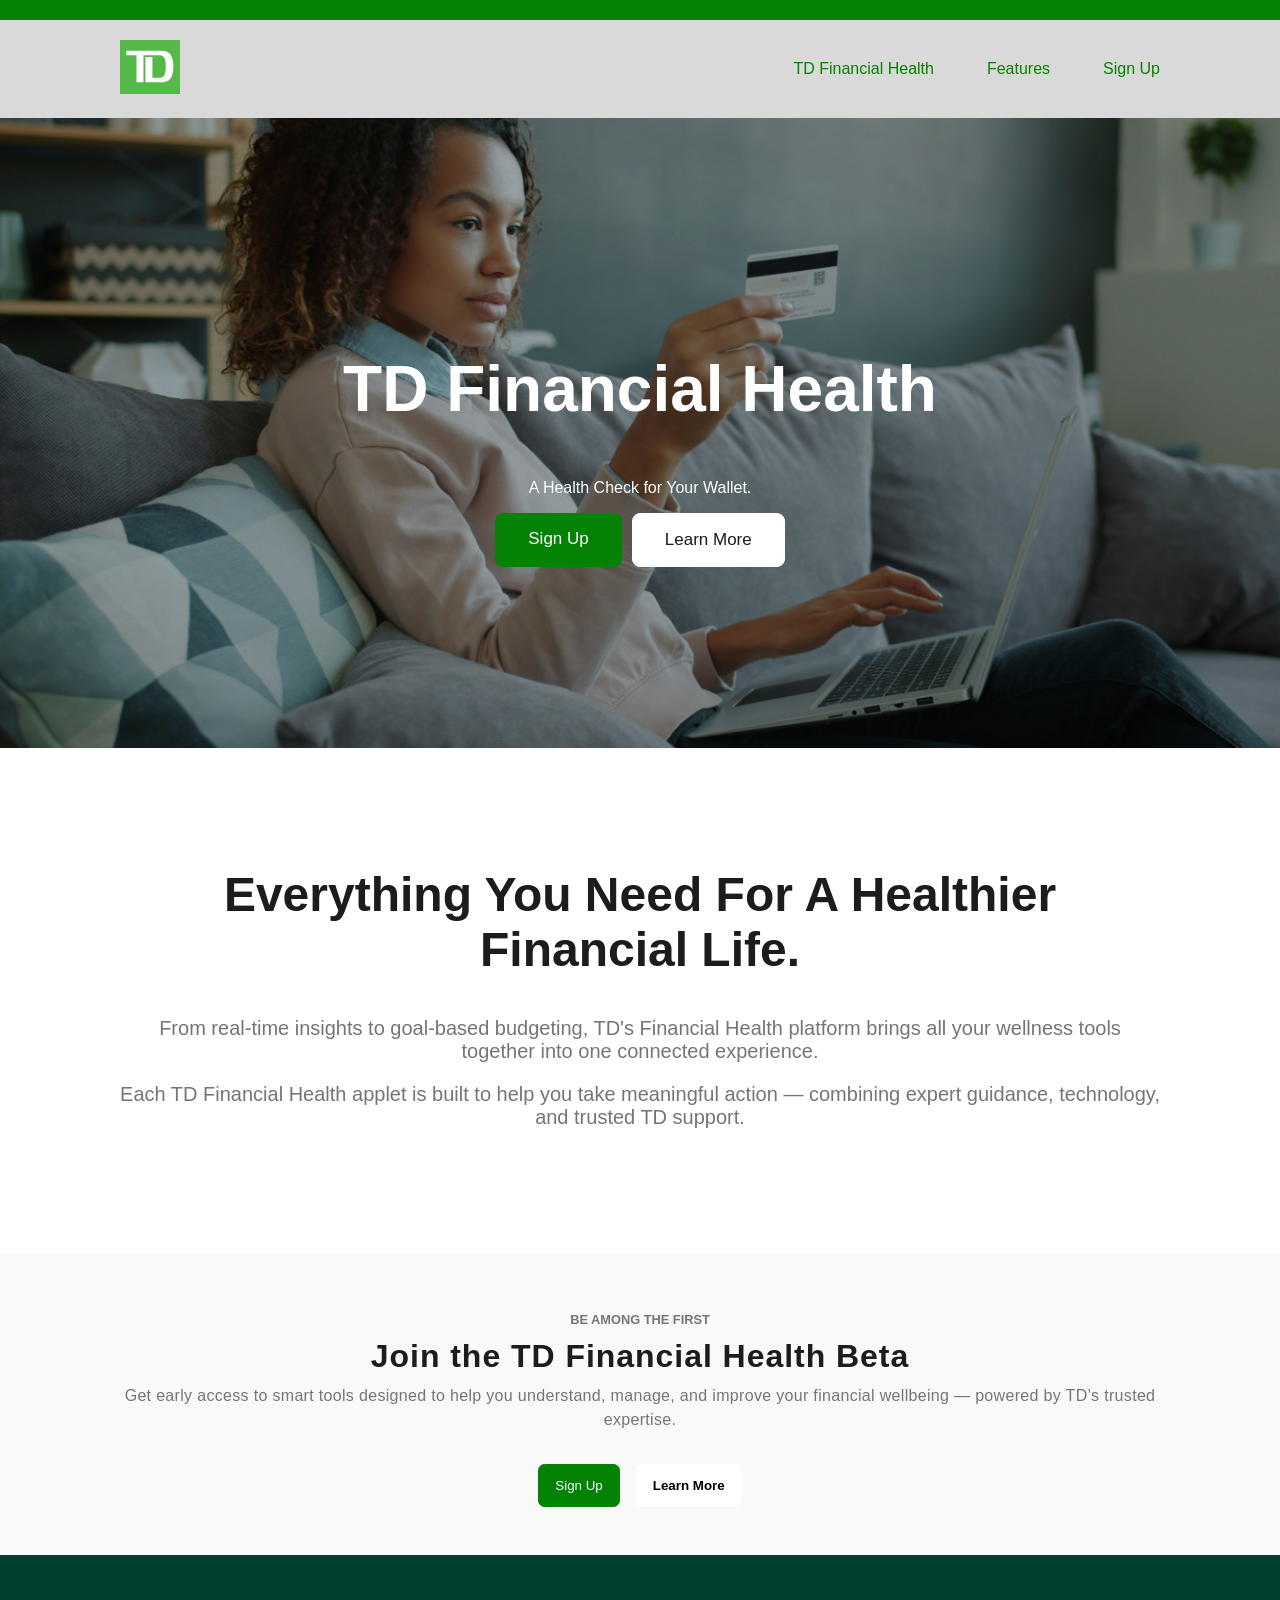
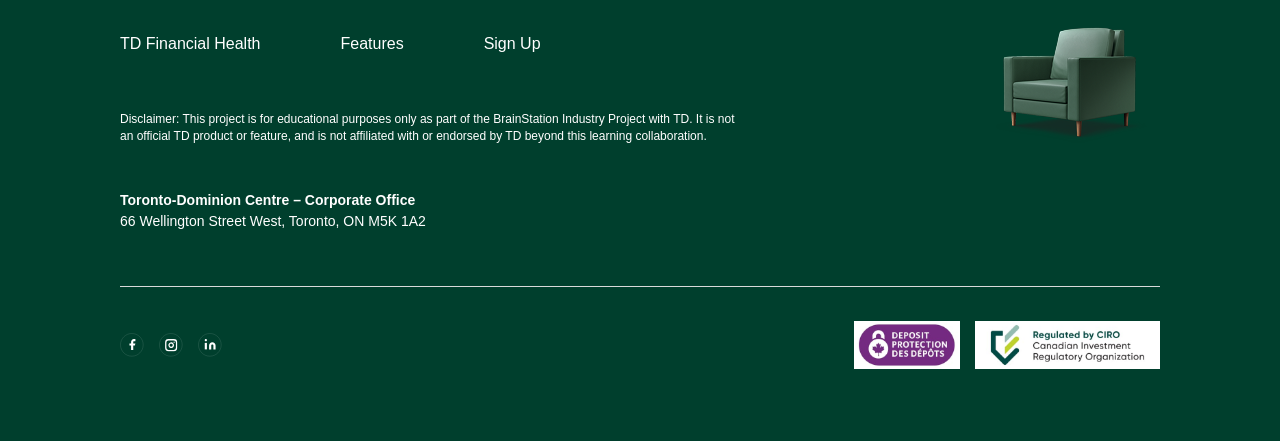
==== commit 6bf0f96c: "Merging from main" ====
--- a/pages/products.html
+++ b/pages/products.html
@@ -2,26 +2,33 @@
 <html lang="en">
 
 <head>
-    <meta charset="UTF-8" />
-    <meta name="viewport" content="width=device-width, initial-scale=1.0" />
+    <meta charset="UTF-8">
+    <meta name="viewport" content="width=device-width, initial-scale=1.0">
     <title>TD Products</title>
     <script type="module" src="../scripts/products.js"></script>
-    <link rel="stylesheet" href="../styles/main.css" />
+    <script type="module" src="../scripts/navbar.js"></script>
+    <link rel="stylesheet" href="../styles/main.css">
 </head>
 
 <body>
     <div class="page-container">
+        <div class="site-header__banner"></div>
         <header class="site-header">
             <div class="site-header__wrapper">
-                <a class="site-header__logo" href="../index.html"><img src="../assets/logos/td-logo.svg"
-                        alt="td logo"></a>
-                <nav class="primary-nav">
+                <a class="site-header__logo" href="../index.html">
+                    <img src="../assets/logos/td-logo.svg" alt="td logo">
+                </a>
+                <button class="site-header__hamburger">
+                    <img class="site-header__hamburger-icon" src="../assets/icons/hamburgermenu-tertiary-green.svg" alt="navigation menu">
+                </button>
+
+                <nav class="primary-nav__links-wrapper">
                     <ul class="primary-nav__list">
                         <li class="primary-nav__item">
                             <a class="primary-nav__link" href="../index.html">TD Financial Health</a>
                         </li>
                         <li class="primary-nav__item">
-                            <a class="primary-nav__link" href="products.html">Features</a>
+                            <a class="primary-nav__link" href="./products.html">Features</a>
                         </li>
                         <li class="primary-nav__item">
                             <a class="primary-nav__link" href="./forms/signup.html">Sign Up</a>
--- a/styles/main.css
+++ b/styles/main.css
@@ -25,12 +25,6 @@
 body {
   margin: 0;
   font-family: "Inter", sans-serif;
-}
-
-.site-header__wrapper {
-  width: 100%;
-  max-width: 1280px;
-  margin: 0 auto;
 }
 
 .site-footer {
@@ -161,23 +155,77 @@
 }
 
 .site-header {
-  background: #D9D9D9;
-  padding: 0rem 0.9375rem;
+  position: sticky;
+  top: 0;
+  padding: 1.25rem;
+  z-index: 1000;
+  background: #d9d9d9;
+}
+@media screen and (min-width: 1200px) {
+  .site-header {
+    padding: 1.25rem 7.5rem;
+  }
+}
+.site-header__banner {
+  padding-top: 1.25rem;
+  background-color: #038203;
+  z-index: 1001;
+}
+.site-header__logo {
+  z-index: 1000;
 }
 .site-header__logo img {
-  width: 2.8125rem;
+  width: 3.75rem;
   height: auto;
 }
 .site-header__wrapper {
   display: flex;
   align-items: center;
   justify-content: space-between;
-  height: 64px;
-}
-
+}
+.site-header__hamburger {
+  background: transparent;
+  border: none;
+  z-index: 101;
+}
+@media screen and (min-width: 1200px) {
+  .site-header__hamburger {
+    display: none;
+  }
+}
+
+.primary-nav__links-wrapper {
+  position: fixed;
+  top: 0;
+  left: 0;
+  padding-top: 6.875rem;
+  width: 100%;
+  background-color: #d9d9d9;
+  z-index: 100;
+  display: flex;
+  flex-direction: column;
+  transform: translateY(-100%);
+  transition: transform 0.25s ease-in-out;
+}
+.primary-nav__links-wrapper.is-active {
+  transform: translateY(0);
+}
+@media screen and (min-width: 1200px) {
+  .primary-nav__links-wrapper {
+    display: block;
+    position: static;
+    transform: none;
+    width: auto;
+    background-color: transparent;
+    transform: none;
+    transition: none;
+    padding: 0;
+  }
+}
 .primary-nav__list {
   list-style: none;
   display: flex;
+  flex-direction: column;
   margin: 0;
   padding: 0;
   gap: 0.3125rem;
@@ -189,7 +237,28 @@
 }
 @media screen and (min-width: 1200px) {
   .primary-nav__list {
+    display: flex;
+    align-items: center;
+    flex-direction: row;
     gap: 3.3125rem;
+  }
+}
+.primary-nav__item {
+  text-align: center;
+  padding: 0.625rem 0;
+}
+.primary-nav__item:nth-child(odd) {
+  background-color: #f9f9f9;
+}
+.primary-nav__item:nth-child(even) {
+  background-color: #d9d9d9;
+}
+@media screen and (min-width: 1200px) {
+  .primary-nav__item {
+    text-align: left;
+  }
+  .primary-nav__item:nth-child(odd), .primary-nav__item:nth-child(even) {
+    background-color: transparent;
   }
 }
 .primary-nav__link {
@@ -225,6 +294,55 @@
 
 .icon__checkmark {
   width: 3.75rem;
+}
+
+.audience-result {
+  margin-top: 2rem;
+  display: flex;
+  padding: 3.125rem 1.25rem;
+  flex-direction: column;
+  justify-content: center;
+  align-self: stretch;
+  align-items: center;
+  background-color: white;
+}
+.audience-result__header {
+  color: #003f2d;
+}
+.audience-result__card {
+  display: flex;
+  flex-direction: column;
+  justify-content: center;
+  align-items: center;
+  gap: 1.5rem;
+  margin-top: 1rem;
+}
+.audience-result__img {
+  width: 3rem;
+  background-color: #F6FAF0;
+  border-radius: 10rem;
+  padding: 2rem;
+}
+.audience-result__link {
+  color: #54b848;
+  font-size: 1.5rem;
+  font-style: bold;
+}
+.audience-result__text {
+  padding: 1rem;
+  margin-top: -0.5rem;
+}
+.audience-result__student {
+  display: none;
+}
+.audience-result__retiree {
+  display: none;
+}
+.audience-result__canada {
+  display: none;
+}
+.audience-result__homeowner {
+  display: none;
 }
 
 .button-group {
@@ -819,10 +937,11 @@
   align-items: center;
   border: 1px solid #cccccc;
   background: white;
+  box-sizing: border-box;
 }
 @media screen and (min-width: 1200px) {
   .signup-form__input, .signup-form__input-wrapper select {
-    width: 21.5rem;
+    width: 100%;
   }
 }
 .signup-form__input:hover, .signup-form__input-wrapper select:hover {
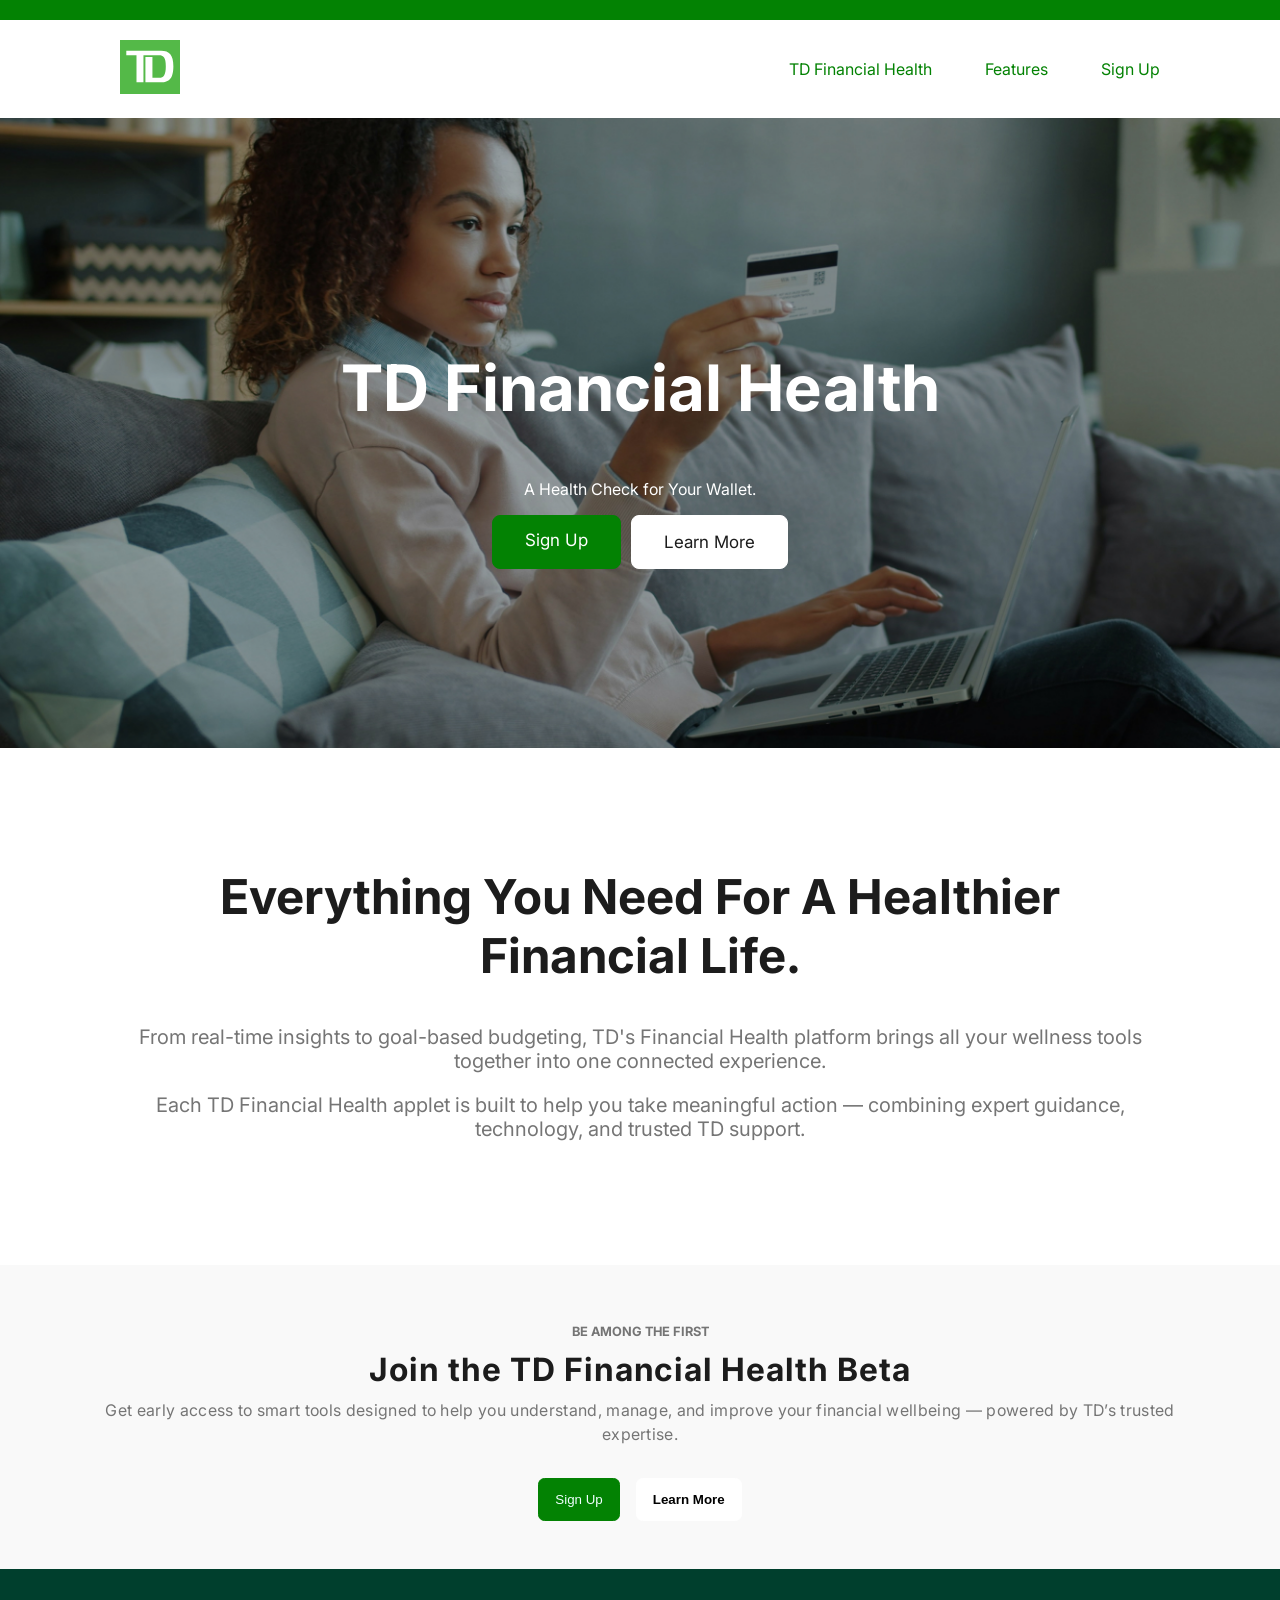
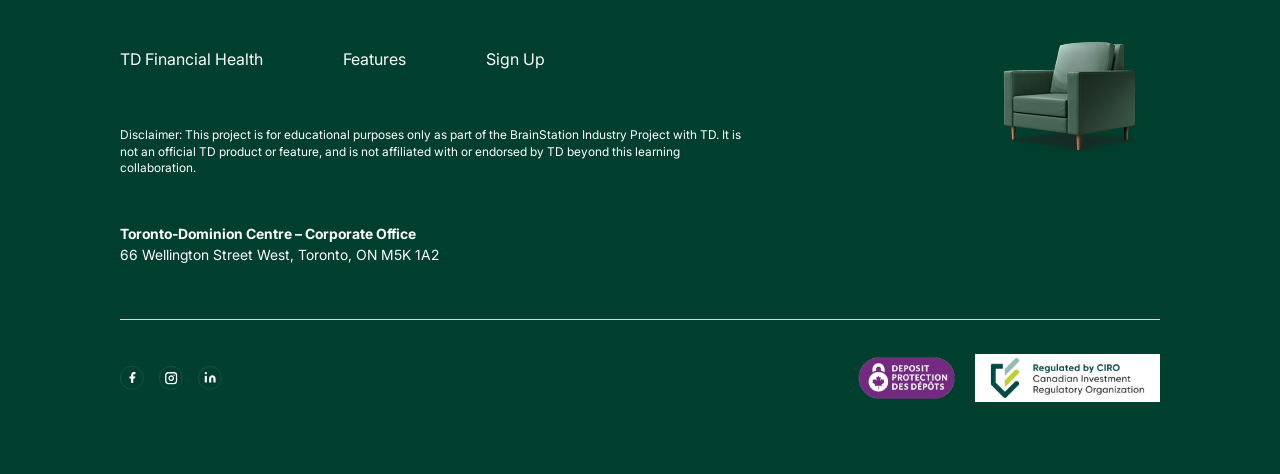
==== commit d5e7d75c: "updated the header and navigation bar for all pages" ====
--- a/pages/products.html
+++ b/pages/products.html
@@ -19,7 +19,9 @@
                     <img src="../assets/logos/td-logo.svg" alt="td logo">
                 </a>
                 <button class="site-header__hamburger">
-                    <img class="site-header__hamburger-icon" src="../assets/icons/hamburgermenu-tertiary-green.svg" alt="navigation menu">
+                    <span class="site-header__hamburger-line top-line"></span>
+                    <span class="site-header__hamburger-line middle-line"></span>
+                    <span class="site-header__hamburger-line bottom-line"></span>
                 </button>
 
                 <nav class="primary-nav__links-wrapper">
--- a/styles/main.css
+++ b/styles/main.css
@@ -1,23 +1,23 @@
 @font-face {
-  font-family: "Inter", sans-serif;
+  font-family: "Inter";
   src: url("../../assets/fonts/Inter_18pt-Light.ttf");
   font-weight: 300;
   font-style: normal;
 }
 @font-face {
-  font-family: "Inter", sans-serif;
+  font-family: "Inter";
   src: url("../../assets/fonts/Inter_18pt-Regular.ttf");
   font-weight: 400;
   font-style: normal;
 }
 @font-face {
-  font-family: "Inter", sans-serif;
+  font-family: "Inter";
   src: url("../../assets/fonts/Inter_18pt-SemiBold.ttf");
   font-weight: 600;
   font-style: normal;
 }
 @font-face {
-  font-family: "Inter", sans-serif;
+  font-family: "Inter";
   src: url("../../assets/fonts/Inter_18pt-Bold.ttf");
   font-weight: 700;
   font-style: normal;
@@ -25,6 +25,37 @@
 body {
   margin: 0;
   font-family: "Inter", sans-serif;
+}
+
+.button-group {
+  display: flex;
+  flex-direction: row;
+  justify-content: center;
+  justify-items: center;
+  gap: 1rem;
+}
+.button-group__signup-link {
+  font-style: none;
+  text-decoration: none;
+}
+.button-group__signup-link__button {
+  padding: 0.8rem 1rem;
+  border-radius: 0.4rem;
+  background-color: #038203;
+  color: azure;
+  border: #038203 1px solid;
+}
+.button-group__learnmore-link {
+  font-style: none;
+  text-decoration: none;
+}
+.button-group__learnmore-link__button {
+  padding: 0.8rem 1rem;
+  border-radius: 0.4rem;
+  background-color: #fff;
+  color: black;
+  border: #fff 1px solid;
+  font-weight: bold;
 }
 
 .site-footer {
@@ -159,7 +190,7 @@
   top: 0;
   padding: 1.25rem;
   z-index: 1000;
-  background: #d9d9d9;
+  background: white;
 }
 @media screen and (min-width: 1200px) {
   .site-header {
@@ -169,6 +200,7 @@
 .site-header__banner {
   padding-top: 1.25rem;
   background-color: #038203;
+  position: relative;
   z-index: 1001;
 }
 .site-header__logo {
@@ -178,20 +210,44 @@
   width: 3.75rem;
   height: auto;
 }
-.site-header__wrapper {
-  display: flex;
-  align-items: center;
-  justify-content: space-between;
-}
 .site-header__hamburger {
+  display: flex;
+  flex-direction: column;
+  justify-content: space-around;
+  width: 1.875rem;
+  height: 1.5625rem;
   background: transparent;
   border: none;
-  z-index: 101;
+  padding: 0;
+  z-index: 1000;
 }
 @media screen and (min-width: 1200px) {
   .site-header__hamburger {
     display: none;
   }
+}
+.site-header__hamburger-line {
+  display: block;
+  height: 0.1875rem;
+  background-color: #038203;
+  border-radius: 0.625rem;
+  transition: all 0.3s ease-in-out;
+  transform-origin: center;
+}
+.site-header__hamburger.is-active .top-line {
+  transform: translateY(0.53125rem) rotate(45deg);
+}
+.site-header__hamburger.is-active .middle-line {
+  opacity: 0;
+  transform: translateX(-30px);
+}
+.site-header__hamburger.is-active .bottom-line {
+  transform: translateY(-8.5px) rotate(-45deg);
+}
+.site-header__wrapper {
+  display: flex;
+  align-items: center;
+  justify-content: space-between;
 }
 
 .primary-nav__links-wrapper {
@@ -200,7 +256,7 @@
   left: 0;
   padding-top: 6.875rem;
   width: 100%;
-  background-color: #d9d9d9;
+  background-color: white;
   z-index: 100;
   display: flex;
   flex-direction: column;
@@ -251,7 +307,7 @@
   background-color: #f9f9f9;
 }
 .primary-nav__item:nth-child(even) {
-  background-color: #d9d9d9;
+  background-color: white;
 }
 @media screen and (min-width: 1200px) {
   .primary-nav__item {
@@ -264,12 +320,31 @@
 .primary-nav__link {
   text-decoration: none;
   color: #038203;
+  position: relative;
+  display: inline-block;
+}
+.primary-nav__link.is-current-page {
+  font-weight: bold;
+}
+.primary-nav__link::after {
+  content: "";
+  position: absolute;
+  width: 100%;
+  height: 2px;
+  background-color: #038203;
+  bottom: -5px;
+  left: 0;
+  transform: scaleX(0);
+  transition: transform 0.3s ease-out;
+}
+.primary-nav__link:hover::after {
+  transform: scaleX(1);
+  transform-origin: bottom left;
 }
 
 .confirmation-page {
   background-color: #038203;
   display: flex;
-  padding: 128px 233px;
   flex-direction: column;
   justify-content: center;
   align-items: center;
@@ -282,12 +357,20 @@
 .confirmation-page__container {
   background-color: white;
   display: flex;
-  padding: 3.125rem 1.25rem;
+  padding: 1.5rem 1.875rem;
+  margin: 1.25rem;
   flex-direction: column;
   justify-content: center;
   align-self: stretch;
   gap: 26px;
 }
+@media screen and (min-width: 768px) {
+  .confirmation-page__container {
+    align-self: center;
+    padding: 3.125rem 1.875rem;
+    margin: 3rem;
+  }
+}
 .confirmation-page__title {
   color: #003f2d;
 }
@@ -297,7 +380,7 @@
 }
 
 .audience-result {
-  margin-top: 2rem;
+  margin: 2rem;
   display: flex;
   padding: 3.125rem 1.25rem;
   flex-direction: column;
@@ -305,6 +388,11 @@
   align-self: stretch;
   align-items: center;
   background-color: white;
+}
+@media screen and (min-width: 768px) {
+  .audience-result {
+    align-self: center;
+  }
 }
 .audience-result__header {
   color: #003f2d;
@@ -345,42 +433,6 @@
   display: none;
 }
 
-.button-group {
-  display: flex;
-  flex-direction: row;
-  justify-content: center;
-  justify-items: center;
-  gap: 1rem;
-}
-.button-group__signup-link {
-  font-style: none;
-  text-decoration: none;
-}
-.button-group__signup-link__button {
-  padding: 0.8rem 1rem;
-  border-radius: 0.4rem;
-  background-color: #038203;
-  color: azure;
-  border: #038203 1px solid;
-}
-.button-group__learnmore-link {
-  font-style: none;
-  text-decoration: none;
-}
-.button-group__learnmore-link__button {
-  padding: 0.8rem 1rem;
-  border-radius: 0.4rem;
-  background-color: #fff;
-  color: black;
-  border: #fff 1px solid;
-  font-weight: bold;
-}
-
-/*
-* {
-    border: 1px red solid;
-}
-*/
 .middle-section {
   margin-top: 5rem;
   padding-left: 1rem;
@@ -663,6 +715,20 @@
   }
 }
 
+.product__text-content {
+  width: 100%;
+  display: flex;
+  flex-direction: column;
+  justify-content: center;
+  padding: 1.25rem 0.625rem;
+}
+@media screen and (min-width: 1200px) {
+  .product__text-content {
+    width: 50%;
+    padding-left: 2.5rem;
+    padding-right: 0;
+  }
+}
 .product__image {
   display: flex;
   justify-content: center;
@@ -841,9 +907,31 @@
 }
 
 #responses-table {
-  width: 80%;
+  width: 95%;
+  display: block;
   border-collapse: collapse;
   font-size: 1rem;
+}
+@media screen and (min-width: 768px) {
+  #responses-table {
+    width: 80%;
+    display: table;
+  }
+}
+@media screen and (min-width: 1200px) {
+  #responses-table {
+    width: 80%;
+    display: table;
+  }
+}
+
+.response-table__head {
+  display: none;
+}
+@media screen and (min-width: 768px) {
+  .response-table__head {
+    display: table-header-group;
+  }
 }
 
 .response-table__head th {
@@ -854,9 +942,19 @@
 }
 
 #responses-table td {
-  padding: 1rem 2.5rem;
+  display: block;
+  text-align: right;
+  padding: 0.625rem 0.9375rem;
   color: #1c1c1c;
-  border-bottom: 1px solid #f9f9f9;
+  border-bottom: 1px solid #1c1c1c;
+}
+@media screen and (min-width: 768px) {
+  #responses-table td {
+    display: table-cell;
+    text-align: left;
+    padding: 1rem 2.5rem;
+    border-bottom: 1px solid #f9f9f9;
+  }
 }
 
 #responses-table tr:nth-child(odd) {
@@ -883,7 +981,6 @@
 .signup-page {
   background-color: #038203;
   display: flex;
-  padding: 128px 233px;
   flex-direction: column;
   justify-content: center;
   align-items: center;
@@ -913,10 +1010,22 @@
     padding: 5.15625rem 13.375rem;
   }
 }
+.signup-form__error {
+  display: none;
+  background-color: darkred;
+}
 .signup-form__input-wrapper {
   display: flex;
   flex-direction: column;
   gap: 0.5rem;
+}
+.signup-form__input-wrapper.error .signup-form__input,
+.signup-form__input-wrapper.error select {
+  border-color: darkred;
+  border-bottom: 3px solid darkred;
+}
+.signup-form__input-wrapper.error .signup-form__error-message {
+  display: block;
 }
 .signup-form__button {
   display: flex;
@@ -938,11 +1047,7 @@
   border: 1px solid #cccccc;
   background: white;
   box-sizing: border-box;
-}
-@media screen and (min-width: 1200px) {
-  .signup-form__input, .signup-form__input-wrapper select {
-    width: 100%;
-  }
+  width: 100%;
 }
 .signup-form__input:hover, .signup-form__input-wrapper select:hover {
   border: 1px solid #038203;
@@ -952,7 +1057,14 @@
   border: 1px solid #038203;
   border-bottom: 3px solid #038203;
 }
+.signup-form__input--error {
+  font-size: small;
+  color: darkred;
+  display: none;
+  margin-top: 0.25rem;
+}
 
 .dropdown-label {
   color: black;
+  font-size: small;
 }/*# sourceMappingURL=main.css.map */
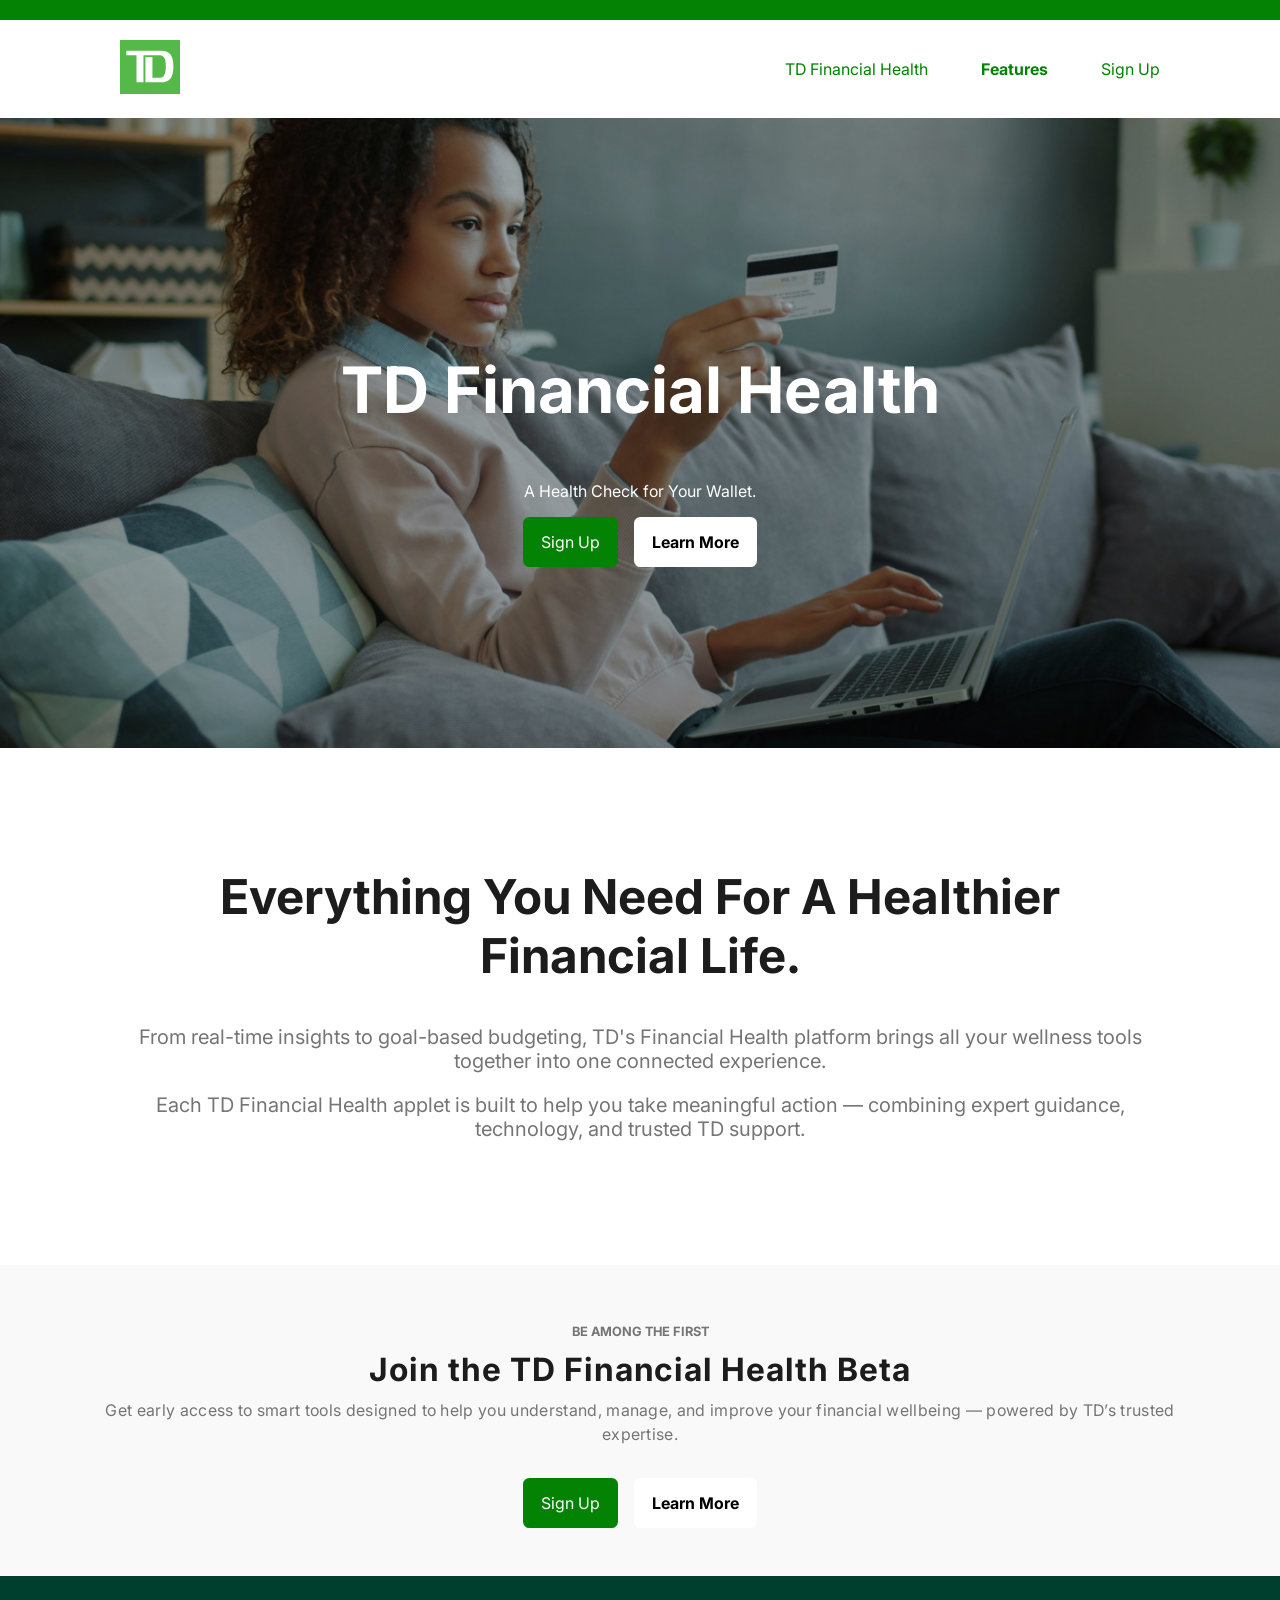
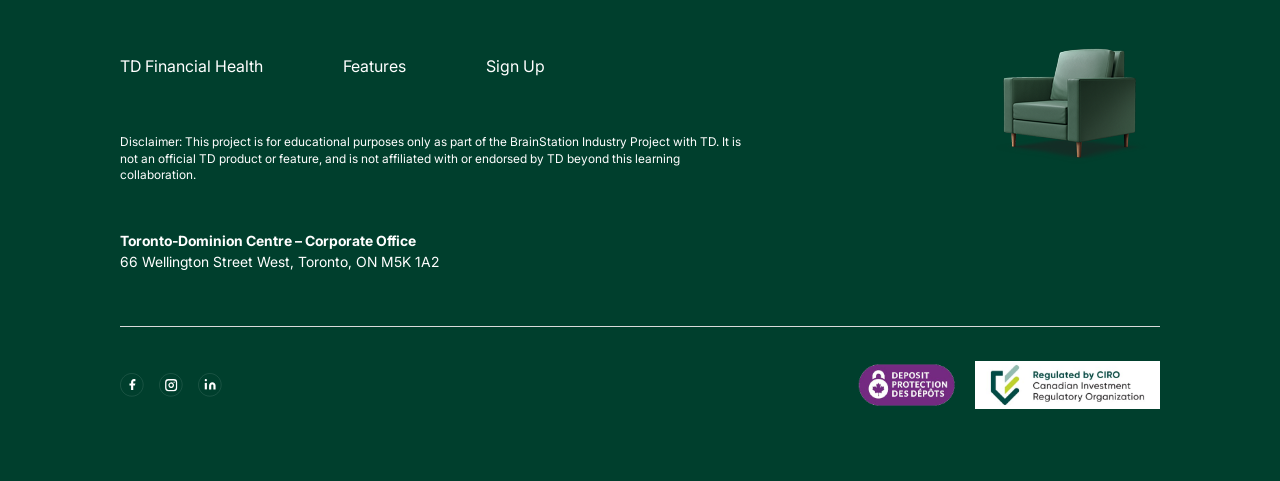
==== commit 13f2e5c8: "button fixes on products page" ====
--- a/pages/products.html
+++ b/pages/products.html
@@ -44,9 +44,9 @@
             <div class="hero__content">
                 <h1 class="hero__title">TD Financial Health</h1>
                 <p class="hero__subtitle">A Health Check for Your Wallet.</p>
-                <div class="hero__link">
-                    <a href="./forms/signup.html" class="cta__join">Sign Up</a>
-                    <a href="#" class="cta-button">Learn More</a>
+                <div class="button-group">
+                    <a href="../pages/forms/signup.html" class="button button--signup">Sign Up</a>
+                    <a href="../pages/products.html" class="button button--learnmore">Learn More</a>
                 </div>
             </div>
         </section>
@@ -76,12 +76,8 @@
             <p class="financial-beta__text"> Get early access to smart tools designed to help you understand, manage,
                 and improve your financial wellbeing — powered by TD’s trusted expertise.</p>
             <div class="button-group">
-                <a href="./forms/signup.html" class="button-group__signup-link">
-                    <button type="button" class="button-group__signup-link__button">Sign Up</button>
-                </a>
-                <a href="#" class="button-group__learnmore-link">
-                    <button type="button" class="button-group__learnmore-link__button">Learn More</button>
-                </a>
+                <a href="../pages/forms/signup.html" class="button button--signup">Sign Up</a>
+                <a href="../pages/products.html" class="button button--learnmore">Learn More</a>
             </div>
         </div>
     </section>
--- a/styles/main.css
+++ b/styles/main.css
@@ -31,31 +31,37 @@
   display: flex;
   flex-direction: row;
   justify-content: center;
-  justify-items: center;
+  align-items: center;
   gap: 1rem;
 }
-.button-group__signup-link {
-  font-style: none;
-  text-decoration: none;
-}
-.button-group__signup-link__button {
+.button-group .button {
+  display: inline-block;
   padding: 0.8rem 1rem;
   border-radius: 0.4rem;
+  text-decoration: none;
+  cursor: pointer;
+  transition: background-color 0.3s ease, color 0.3s ease;
+  border: 2px solid transparent;
+  font-weight: 500;
+}
+.button-group .button--signup {
   background-color: #038203;
-  color: azure;
-  border: #038203 1px solid;
-}
-.button-group__learnmore-link {
-  font-style: none;
-  text-decoration: none;
-}
-.button-group__learnmore-link__button {
-  padding: 0.8rem 1rem;
-  border-radius: 0.4rem;
+  border-color: #038203;
+  color: white;
+}
+.button-group .button--signup:hover {
+  background-color: #026602;
+  color: white;
+}
+.button-group .button--learnmore {
   background-color: #fff;
+  border-color: #ffffff;
   color: black;
-  border: #fff 1px solid;
   font-weight: bold;
+}
+.button-group .button--learnmore:hover {
+  background-color: #e6e6e6;
+  color: black;
 }
 
 .site-footer {
@@ -978,6 +984,29 @@
   background: #1c1c1c;
 }
 
+.google-sheet {
+  display: flex;
+  justify-content: center;
+  align-items: center;
+  align-content: center;
+  margin-top: 1rem;
+  margin-bottom: 1rem;
+}
+.google-sheet__button {
+  align-self: center;
+  align-content: center;
+  margin-bottom: 1rem;
+  padding: 0.8rem 1rem;
+  border-radius: 0.4rem;
+  background-color: #038203;
+  color: azure;
+  border: #038203 1px solid;
+}
+.google-sheet__button:hover {
+  background-color: #026602;
+  color: white;
+}
+
 .signup-page {
   background-color: #038203;
   display: flex;
@@ -989,8 +1018,27 @@
 .signup-page__container {
   color: white;
   text-align: center;
-}
-
+  padding: 1.25rem 2.5rem;
+}
+@media screen and (min-width: 768px) {
+  .signup-page__container {
+    padding: 2.5rem 7.5rem;
+  }
+}
+@media screen and (min-width: 768px) {
+  .signup-page__title-container {
+    padding: 0 1.25rem;
+  }
+}
+@media screen and (min-width: 768px) {
+  .signup-page__description-container {
+    padding: 0 5rem;
+  }
+}
+
+.signup-form {
+  margin-bottom: 2.5rem;
+}
 .signup-form__container {
   background-color: white;
   display: flex;
@@ -998,10 +1046,11 @@
   flex-direction: column;
   justify-content: center;
   align-self: stretch;
-  gap: 26px;
+  gap: 15px;
 }
 @media screen and (min-width: 768px) {
   .signup-form__container {
+    width: auto;
     padding: 3.125rem 6.25rem;
   }
 }
@@ -1026,6 +1075,7 @@
 }
 .signup-form__input-wrapper.error .signup-form__error-message {
   display: block;
+  font-size: small;
 }
 .signup-form__button {
   display: flex;
@@ -1041,13 +1091,23 @@
 }
 .signup-form__input, .signup-form__input-wrapper select {
   display: flex;
-  padding: 12px;
   justify-content: space-between;
   align-items: center;
+  padding: 0.75rem;
   border: 1px solid #cccccc;
   background: white;
   box-sizing: border-box;
   width: 100%;
+}
+@media screen and (min-width: 768px) {
+  .signup-form__input, .signup-form__input-wrapper select {
+    width: 21.5rem;
+  }
+}
+@media screen and (min-width: 1200px) {
+  .signup-form__input, .signup-form__input-wrapper select {
+    width: 31.25rem;
+  }
 }
 .signup-form__input:hover, .signup-form__input-wrapper select:hover {
   border: 1px solid #038203;
@@ -1063,6 +1123,27 @@
   display: none;
   margin-top: 0.25rem;
 }
+.signup-form__input-label {
+  font-size: small;
+}
+.signup-form__security-wrapper {
+  display: flex;
+  font-size: small;
+  flex-direction: column;
+}
+@media screen and (min-width: 768px) {
+  .signup-form__security-wrapper {
+    flex-direction: row;
+    align-items: center;
+  }
+}
+.signup-form__security-icon {
+  width: 2.5rem;
+}
+.signup-form__security-link {
+  text-decoration: none;
+  color: #038203;
+}
 
 .dropdown-label {
   color: black;
